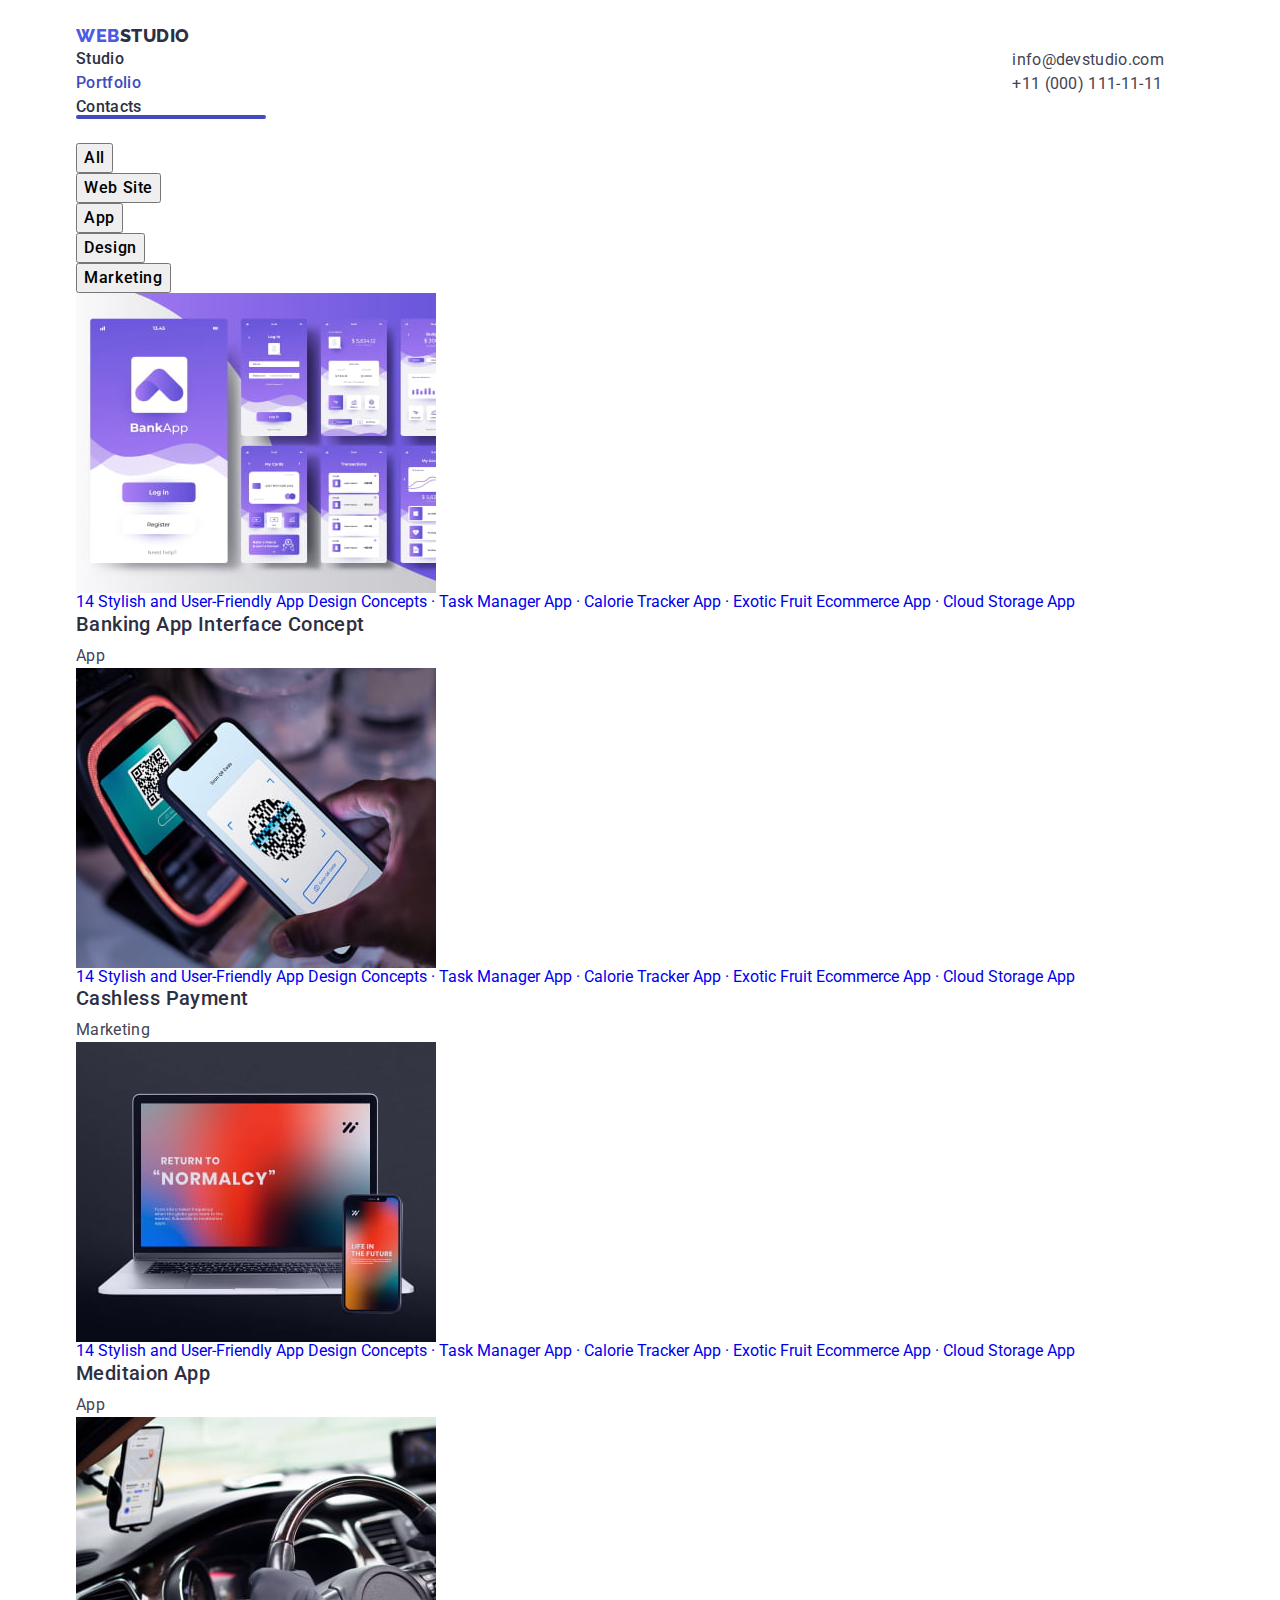
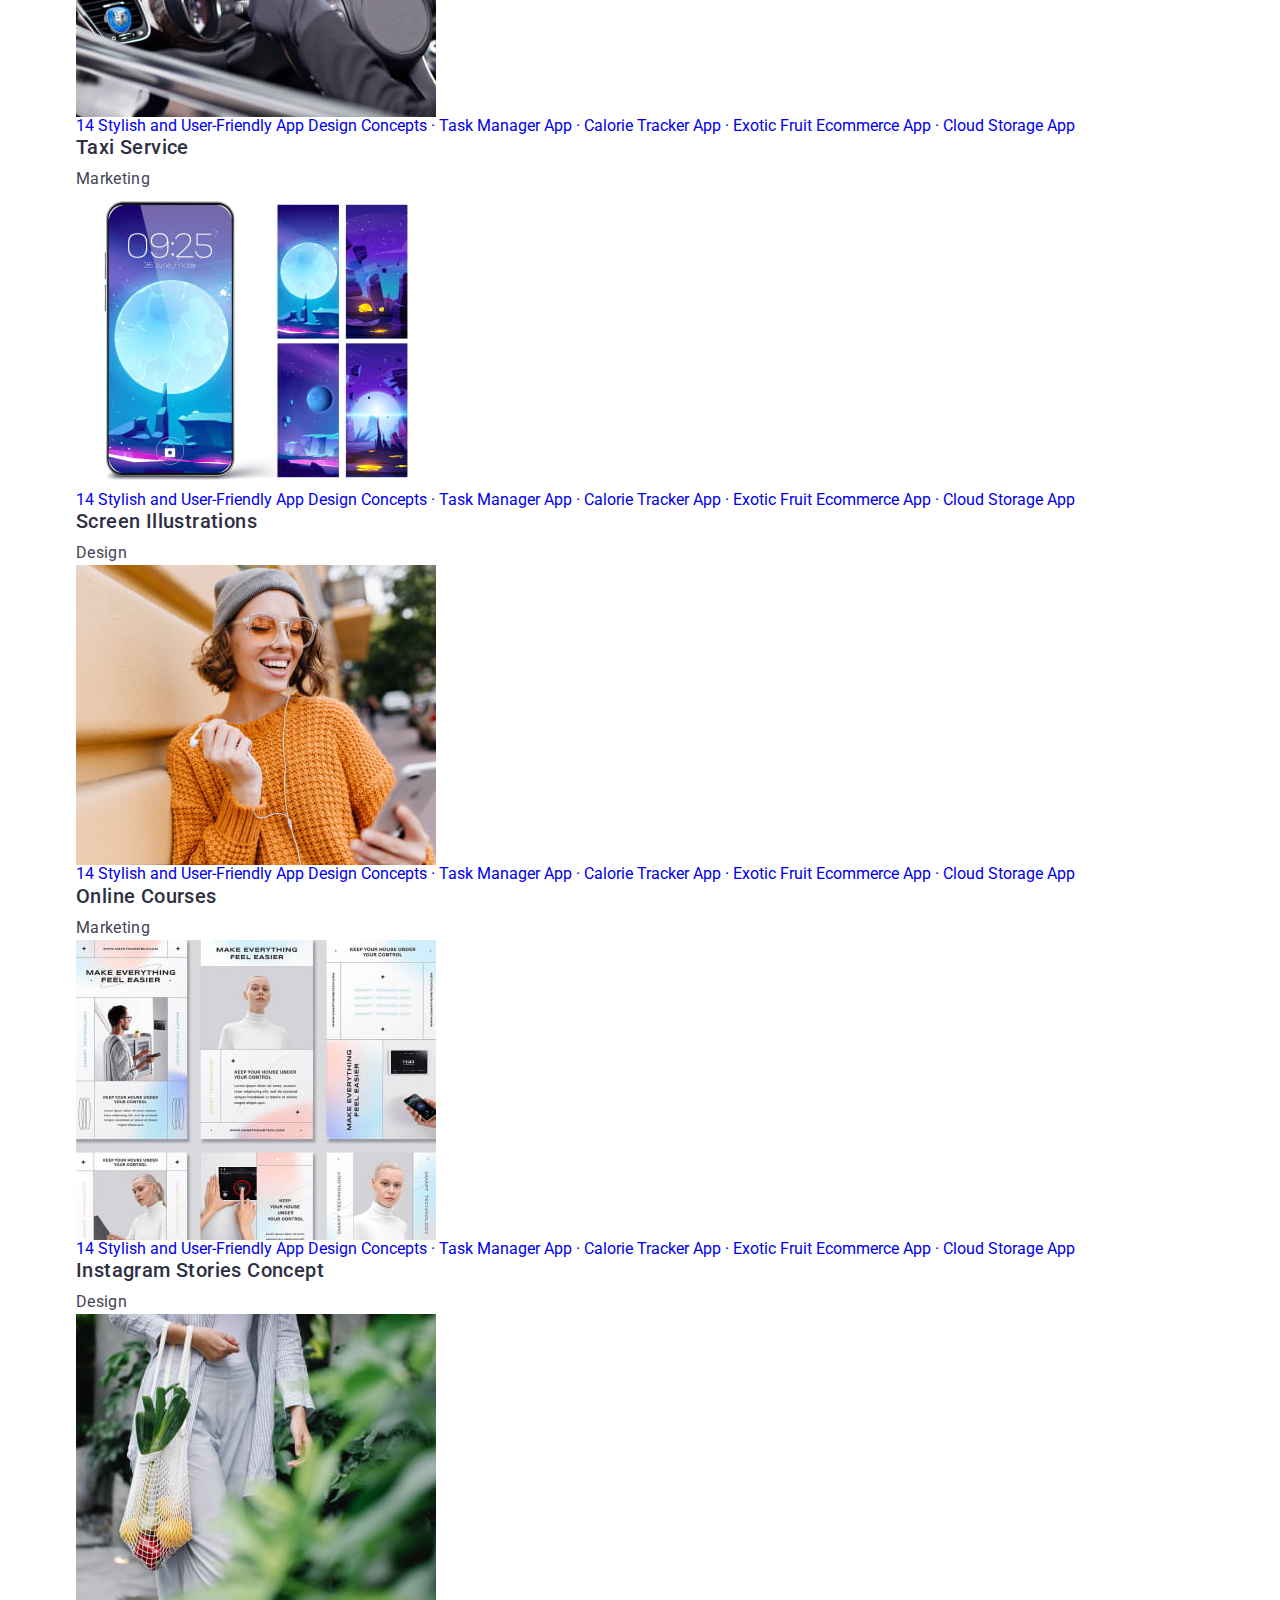
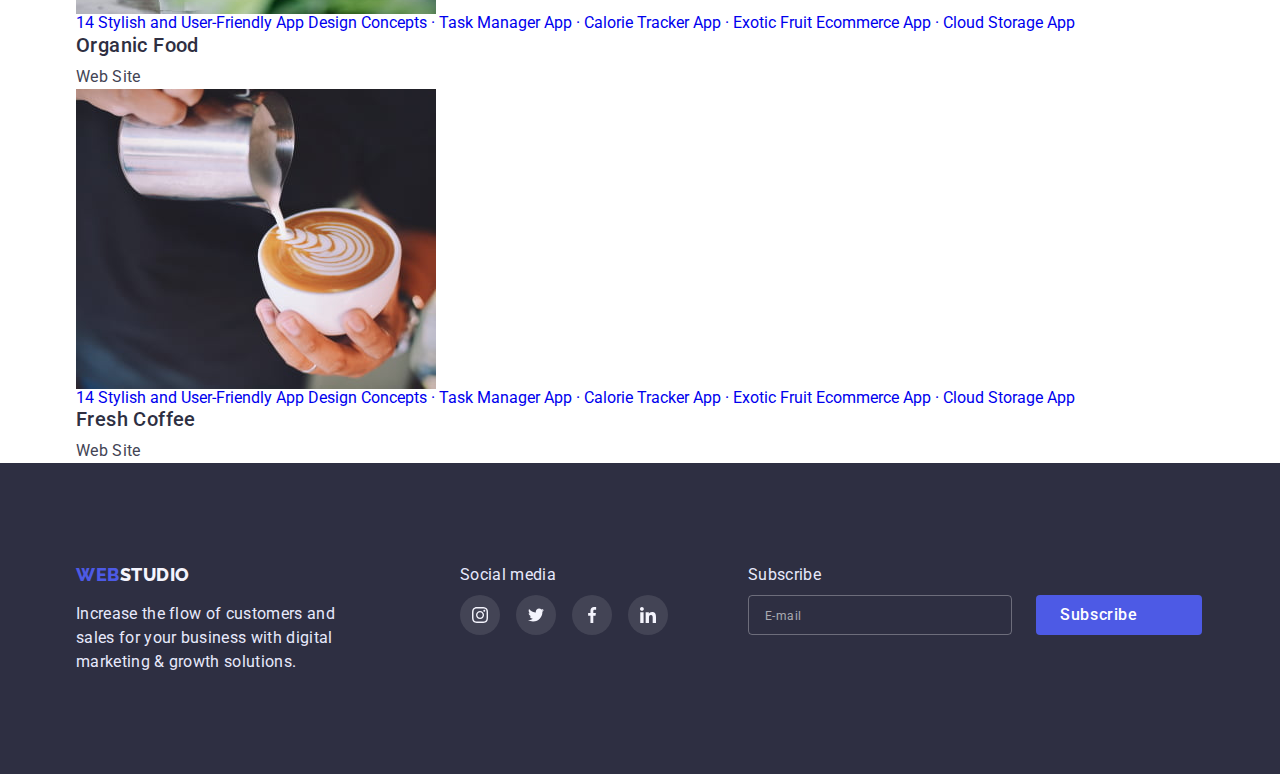
==== portfolio.html @ e342140d "Add files via upload" ====
<!DOCTYPE html>
<html lang="en">
  <head>
    <meta charset="UTF-8" />
    <meta http-equiv="X-UA-Compatible" content="IE=edge" />
    <meta name="viewport" content="width=device-width, initial-scale=1.0" />
    <title>Document</title>
    <link rel="preconnect" href="https://fonts.googleapis.com" />
    <link rel="preconnect" href="https://fonts.gstatic.com" crossorigin />
    <link
      href="https://fonts.googleapis.com/css2?family=Raleway:wght@800&family=Roboto:wght@400;500;700;900&display=swap"
      rel="stylesheet"
    />
    <link
      rel="stylesheet"
      href="https://cdn.jsdelivr.net/npm/modern-normalize@1.1.0/modern-normalize.min.css"
    />
    <link rel="stylesheet" href="./css/stayles.css" />
  </head>
  <body>
    <!-- HEADER -->
    <header class="header">
      <div class="main-header container">
        <nav class="top-line-container">
          <a href="./index.html" class="main-logo link"
            >Web<span class="sup-logo">Studio</span></a
          >
          <ul class="list-item-container">
            <li class="menu-item">
              <a href="./index.html" class="menu-link link">Studio</a>
            </li>
            <li class="menu-item">
              <a href="./portfolio.html" class="menu-link link active-page">Portfolio</a>
            </li>
            <li class="menu-item">
              <a href="#" class="menu-link link">Contacts</a>
            </li>
          </ul>
        </nav>
        <address>
          <ul class="list-address-container">
            <li class="item-address">
              <a href="mailto:info@devstudio.com" class="adress link"
                >info@devstudio.com</a
              >
            </li>
            <li class="item-address-tel">
              <a href="tel:+110001111111" class="adress link"
                >+11 (000) 111-11-11</a
              >
            </li>
          </ul>
        </address>
      </div>
    </header>

    <main>
      <!-- NAVIGATION -->
      <section class="portfolio">
        <h2 class="visually-hidden">Portfolio</h2>
        <div class="container">
          <ul class="list-navigation">
            <li class="item-portfolio">
              <button type="button" class="button button-portfolio">All</button>
            </li>
            <li class="item-navigation">
              <button type="button" class="button button-portfolio">
                Web Site
              </button>
            </li>
            <li class="item-navigation">
              <button type="button" class="button button-portfolio">App</button>
            </li>
            <li class="item-navigation">
              <button type="button" class="button button-portfolio">
                Design
              </button>
            </li>
            <li class="item-navigation">
              <button type="button" class="button button-portfolio">
                Marketing
              </button>
            </li>
          </ul>
          <!-- PROJEKT -->
          <ul class="list-projekt">
            <li class="item-projekt">
              <article class="card-portfolio">
                <a href="#" class="link-card-portfolio link">
                  <div class="card-thumb">
                    <img
                      src="./images/portfolio/img1.jpg"
                      alt="foto banking App"
                      width="360"
                      height="300"
                    />
                    <p class="overlay">
                      14 Stylish and User-Friendly App Design Concepts · Task
                      Manager App · Calorie Tracker App · Exotic Fruit Ecommerce
                      App · Cloud Storage App 
                    </p>
                  </div>
                  <div class="card-content">
                    <h3 class="sup-title">Banking App Interface Concept</h3>
                    <p class="base-text">App</p>
                  </div></a
                >
              </article>
            </li>

            <li class="item-projekt">
              <article class="card-portfolio">
                <a href="#" class="link-card-portfolio link">
                  <div class="card-thumb">
                    <img
                      src="./images/portfolio/img2.jpg"
                      alt="foto mobile phone"
                      width="360"
                      height="300"
                    />
                    <p class="overlay">
                      14 Stylish and User-Friendly App Design Concepts · Task
                      Manager App · Calorie Tracker App · Exotic Fruit Ecommerce
                      App · Cloud Storage App 
                    </p>
                  </div>
                  <div class="card-content">
                    <h3 class="sup-title">Cashless Payment</h3>
                    <p class="base-text">Marketing</p>
                  </div></a
                >
              </article>
            </li>

            <li class="item-projekt">
              <article class="card-portfolio">
                <a href="#" class="link-card-portfolio link ">
                  <div class="card-thumb">
                    <img
                      src="./images/portfolio/img3.jpg"
                      alt="foto mobile phone and laptop"
                      width="360"
                      height="300"
                    />
                    <p class="overlay">
                      14 Stylish and User-Friendly App Design Concepts · Task
                      Manager App · Calorie Tracker App · Exotic Fruit Ecommerce
                      App · Cloud Storage App 
                    </p>
                  </div>
                  <div class="card-content">
                    <h3 class="sup-title">Meditaion App</h3>
                    <p class="base-text">App</p>
                  </div></a
                >
              </article>
            </li>

            <li class="item-projekt">
              <article class="card-portfolio">
                <a href="#" class="link-card-portfolio link">
                  <div class="card-thumb">
                    <img
                      src="./images/portfolio/img4.jpg"
                      alt=" photo wehicle interrior and phone"
                      width="360"
                      height="300"
                    />
                    <p class="overlay">
                      14 Stylish and User-Friendly App Design Concepts · Task
                      Manager App · Calorie Tracker App · Exotic Fruit Ecommerce
                      App · Cloud Storage App 
                    </p>
                  </div>
                  <div class="card-content">
                    <h3 class="sup-title">Taxi Service</h3>
                    <p class="base-text">Marketing</p>
                  </div></a
                >
              </article>
            </li>

            <li class="item-projekt">
              <article class="card-portfolio">
                <a href="#" class="link-card-portfolio link">
                  <div class="card-thumb">
                    <img
                      src="./images/portfolio/img5.jpg"
                      alt=" photo display phone"
                      width="360"
                      height="300"
                    />
                    <p class="overlay">
                      14 Stylish and User-Friendly App Design Concepts · Task
                      Manager App · Calorie Tracker App · Exotic Fruit Ecommerce
                      App · Cloud Storage App 
                    </p>
                  </div>
                  <div class="card-content">
                    <h3 class="sup-title">Screen Illustrations</h3>
                    <p class="base-text">Design</p>
                  </div></a
                >
              </article>
            </li>

            <li class="item-projekt">
              <article class="card-portfolio">
                <a href="#" class="link-card-portfolio link">
                  <div class="card-thumb">
                    <img
                      src="./images/portfolio/img6.jpg"
                      alt=" photo girl student"
                      width="360"
                      height="300"
                    />
                    <p class="overlay">
                      14 Stylish and User-Friendly App Design Concepts · Task
                      Manager App · Calorie Tracker App · Exotic Fruit Ecommerce
                      App · Cloud Storage App 
                    </p>
                  </div>
                  <div class="card-content">
                    <h3 class="sup-title">Online Courses</h3>
                    <p class="base-text">Marketing</p>
                  </div></a
                >
              </article>
            </li>

            <li class="item-projekt">
              <article class="card-portfolio">
                <a href="#" class="link-card-portfolio link ">
                  <div class="card-thumb">
                    <img
                      src="./images/portfolio/img7.jpg"
                      alt="instagram page screenshot"
                      width="360"
                      height="300"
                    />
                    <p class="overlay">
                      14 Stylish and User-Friendly App Design Concepts · Task
                      Manager App · Calorie Tracker App · Exotic Fruit Ecommerce
                      App · Cloud Storage App 
                    </p>
                  </div>
                  <div class="card-content">
                    <h3 class="sup-title">Instagram Stories Concept</h3>
                    <p class="base-text">Design</p>
                  </div></a
                >
              </article>
            </li>

            <li class="item-projekt">
              <article class="card-portfolio">
                <a href="#" class="link-card-portfolio link">
                  <div class="card-thumb">
                    <img
                      src="./images/portfolio/img8.jpg"
                      alt="photo girl with fruits"
                      width="360"
                      height="300"
                    />
                    <p class="overlay">
                      14 Stylish and User-Friendly App Design Concepts · Task
                      Manager App · Calorie Tracker App · Exotic Fruit Ecommerce
                      App · Cloud Storage App 
                    </p>
                  </div>
                  <div class="card-content">
                    <h3 class="sup-title">Organic Food</h3>
                    <p class="base-text">Web Site</p>
                  </div></a
                >
              </article>
            </li>

            <li class="item-projekt">
              <article class="card-portfolio">
                <a href="#" class="link-card-portfolio link">
                  <div class="card-thumb">
                    <img
                      src="./images/portfolio/img9.jpg"
                      alt="cup of cappuccino"
                      width="360"
                      height="300"
                    />
                    <p class="overlay">
                      14 Stylish and User-Friendly App Design Concepts · Task
                      Manager App · Calorie Tracker App · Exotic Fruit Ecommerce
                      App · Cloud Storage App 
                    </p>
                  </div>
                  <div class="card-content">
                    <h3 class="sup-title">Fresh Coffee</h3>
                    <p class="base-text">Web Site</p>
                  </div></a
                >
              </article>
            </li>
          </ul>
        </div>
      </section>
    </main>

    <!-- FOOTER -->
    <footer class="footer">
      <section class="footer-list container">
        <h2 class="visually-hidden">Footer</h2>
        <div class="footer-title">
          <a href="./index.html" class="main-logo link"
            >Web<span class="sub-logo">Studio</span></a
          >
          <p class="base-text-white">
            Increase the flow of customers and sales for your business with
            digital marketing & growth solutions.
          </p>
        </div>
        <div class="footer-social-media">
          <p class="footer-social">Social media</p>
          <ul class="footer-list-icon-social">
            <li class="item-icon-social">
              <a
                href="https://www.instagram.com/"
                target="_blank"
                rel="noreferrer noopener"
                class="link-social color-icon-footer"
              >
                <svg class="social-icon" width="16" height="16">
                  <use href="./images/sprite.svg#icon-instagram"></use>
                </svg>
              </a>
            </li>
            <li class="item-icon-social">
              <a
                href="https://twitter.com/"
                target="_blank"
                rel="noreferrer noopener"
                class="link-social color-icon-footer"
              >
                <svg class="social-icon" width="16" height="16">
                  <use href="./images/sprite.svg#icon-twitter"></use>
                </svg>
              </a>
            </li>
            <li class="item-icon-social">
              <a
                href="https://uk-ua.facebook.com/"
                target="_blank"
                rel="noreferrer noopener"
                class="link-social color-icon-footer"
              >
                <svg class="social-icon" width="16" height="16">
                  <use href="./images/sprite.svg#icon-facebook"></use>
                </svg>
              </a>
            </li>
            <li class="item-icon-social">
              <a
                href="https://www.linkedin.com/"
                target="_blank"
                rel="noreferrer noopener"
                class="link-social color-icon-footer"
              >
                <svg class="social-icon" width="16" height="16">
                  <use href="./images/sprite.svg#icon-linkedin"></use>
                </svg>
              </a>
            </li>
          </ul>
        </div>

        <div class="footer-subscribe">
          <p class="footer-social">Subscribe</p>

          <form class="footer-email">
            <input name="email" type="email" class="footer-form-input" placeholder="E-mail" required>
            <button type="submit" class="footer-subscribe-btn button">Subscribe<svg class="subscribe-btn-icon" width="24" height="24">
              <use href="./images/sprite.svg#icon-subscribe-list"></use>
            </svg></button>
          </form>
        </div>
      </section>
    </footer>
  </body>
</html>
---- css/stayles.css ----
:root {
  --primary-font: Roboto, sans-serif;
  --secondary-font: Raleway, sans-serif;
  --primary-color: #4d5ae5;
  --active-primari-color: #404bbf;
  --accent-color: #e7e9fc;
  --base-color: #434455;
  --title-color: #2e2f42;
  --card-set-gap: 24px;
  --color-icon-social: #f4f4fd;
  --color-icon-customers: #8e8f99;
  --transform-time-cubic: 250ms cubic-bezier(0.4, 0, 0.2, 1);
}
h1,
h2,
h3,
h4,
p {
  margin-top: 0;
  margin-bottom: 0;
}
ul,
ol {
  list-style: none;
  margin-top: 0;
  margin-bottom: 0;
  padding-left: 0;
}

body {
  font-family: var(--primary-font);
  color: var(--title-color);
}

.link, a {
  text-decoration: none;
}

img {
  display: block;
  max-width: 100%;
}
.container {
  /* width: 100%; */
  padding-left: 15px;
  padding-right: 15px;
 
}

@media screen and (min-width: 480px) {
  .container {
    max-width: 396px;
    margin-right: auto;
    margin-left: auto;
  }
 
  .personal {
    padding-top: 96px;
    padding-bottom: 128px;
  }
  .list-personal {
    display: flex;
    flex-direction: column;
    align-items: center;
    row-gap: 72px;
  }
  .item-personal {
    max-width: 260px;
  }
}
@media screen and (min-width: 768px) {
  .container {
    max-width: 720px;
    margin-right: auto;
    margin-left: auto;
  }
  .btn-burger {
    display: none;
  }
}
@media screen and (min-width: 1200px) {
  .container {
    max-width: 1158px;
    margin-right: auto;
    margin-left: auto;
  }

  .section {
    padding-top: 120px;
    padding-bottom: 120px;
  }
  .list-personal {
    display: flex;
    flex-direction: row;
    flex-wrap: wrap;
    gap: 24px;
  }
  .item-personal {
    max-width: 264px;
  }
}
@media screen and (max-width: 767px) {

  .list-item-container {
  display: none;
  }
  .list-address-container {
  display: none;
  }
}

.main-header {
  display: flex;
  align-items: center;
  justify-content: space-between;
  padding-top: 24px;
  padding-bottom: 24px;
}
.btn-burger {
  line-height: 0;
  background-color: transparent;
  border: none;
  padding: 0;
  cursor: pointer;
}
.mobile-menu {
  position: fixed;
  width: 100%;
  height: 100%;
  top: 0;
  left: 0;
  z-index: 1000;
  padding: 80px 40px 40px 40px;
  background: #FFFFFF;
  box-shadow: 0px 2px 1px rgba(46, 47, 66, 0.08), 0px 1px 1px rgba(46, 47, 66, 0.16), 0px 1px 6px rgba(46, 47, 66, 0.08);
}

.mobile-menu.is-open {
  opacity: 0;
  visibility: hidden;
  pointer-events: none;
}

.btn-close-mob-menu {
  position: absolute;
  top: 40px;
  right: 40px;
  line-height: 0;
  background-color: #E7E9FC;;
  border: none;
  padding: 0;
  cursor: pointer;
  border-radius: 50%;
  width: 40px;
  height: 40px;
  
  border: 1px solid rgba(0, 0, 0, 0.1);
 
  transition: border-color var(--transform-time-cubic),
    background-color var(--transform-time-cubic), fill var(--transform-time-cubic);
}
.btn-close-mob-menu:hover,
.btn-close-mob-menu:focus {
  background-color: var(--active-primari-color);
  fill: #FFFFFF;
}
.mb-menu-list {
  font-weight: 700;
  font-size: 36px;
  line-height: 1.1;
  letter-spacing: 0.02em;
  text-transform: capitalize;
  color: var(--title-color);
  margin-bottom: 284px;
  transition: color var(--transform-time-cubic);
}
.mb-menu-list:hover,
.mb-menu-list:focus {
  color: var(--active-primari-color);
}
.mb-menu-item:not(:last-child) {
  margin-bottom: 40px;
}
.mb-menu-tell {
  font-weight: 600;
  font-size: 36px;
  line-height: 1.1;
  letter-spacing: 0.02em;
  text-transform: capitalize;
  color: var(--title-color);
}
.mb-menu-adress {
font-weight: 500;
font-size: 20px;
line-height: 24px;
letter-spacing: 0.02em;
color: var(--base-color);
}
.list-icon-social-menu {
  display: flex;
  margin: 0;
  justify-content:space-between;
  max-width: 328px;

}

.mb-menu-adress {
  margin-bottom: 48px;
  font-style: normal;
}





/* ======================== Components ========================*/

.main-logo {
  font-family: var(--secondary-font);
  font-weight: 800;
  font-size: 18px;
  line-height: 1.3;
  letter-spacing: 0.03em;
  color: var(--primary-color);
  text-transform: uppercase;

  margin-right: 76px;
}
.sup-logo {
  color: var(--title-color);
}
.title-section {
  font-size: 36px;
  line-height: 1.1;
  letter-spacing: 0.02em;
  margin-bottom: 72px;
}
.sup-title {
  font-weight: 500;
  font-size: 20px;
  line-height: 1.2;
  letter-spacing: 0.02em;
  color: var(--title-color);
}

.base-text {
  font-size: 16px;
  line-height: 1.5;
  letter-spacing: 0.02em;
  color: var(--base-color);

  margin-top: 8px;
}
.button {
  font-family: var(--primary-font);
  font-weight: 500;
  font-size: 16px;
  line-height: 1.5;
  letter-spacing: 0.04em;
  cursor: pointer;
  text-align: center;
}
.footer {
  background-color: var(--title-color);
}
.visually-hidden {
  position: absolute;
  width: 1px;
  height: 1px;
  margin: -1px;
  border: 0;
  padding: 0;

  white-space: nowrap;
  clip-path: inset(100%);
  clip: rect(0 0 0 0);
  overflow: hidden;
}



/* ======================== /Components ========================*/

/* ======================== HEADER ========================*/
/* .header {
  border-bottom-width: 1px;
  border-bottom-style: solid;
  border-bottom-color: var(--accent-color);

  padding-top: 24px;
  padding-bottom: 24px;
}
.main-header {
  display: flex;
  align-items: center;
  vertical-align: bottom;
  justify-content: space-between;
}
.list-address-container {
  display: flex;
  flex-wrap: wrap;
}
.top-line-container {
  display: flex;
  flex-wrap: wrap;
  align-items: center;
}
.list-item-container {
  display: flex;
  text-align: center;
}
.menu-item:not(:last-child) {
  margin-right: 40px;
} */

.menu-link {
  font-weight: 500;
  font-size: 16px;
  line-height: 1.5;
  letter-spacing: 0.02em;
  color: var(--title-color);
  transition: color var(--transform-time-cubic);
}
.menu-link:hover,
.menu-link:focus {
  color: var(--base-color);
}
.adress {
  font-style: normal;
  font-size: 16px;
  line-height: 1.5;
  letter-spacing: 0.02em;
  color: var(--base-color);
  transition: color var(--transform-time-cubic);
}
.adress:hover,
.adress:focus {
  color: var(--primary-color);
}
.item-address {
  margin-right: 40px;
}
.menu-item {
  position: relative;
}
.active-page::after {
  content: "";
  position: absolute;
  bottom: -100%;
  left: 0;
  display: inline-block;
  width: 100%;
  height: 4px;
  border-radius: 2px;
  background: var(--active-primari-color);
}
.active-page {
  color: var(--active-primari-color);
}
/*  ======================== /HEADER ======================== */

/* ======================== HERO ======================== */
.hero {
  padding-top: 188px;
  padding-bottom: 188px;
  margin-left: auto;
  margin-right: auto;

  text-align: center;
  max-width: 1440px;
  height: 600px;
  background-color: #2e2f42b2;
  background-size: cover;
  background-position: center;
  background-image: linear-gradient(
      rgba(46, 47, 66, 0.7),
      rgba(46, 47, 66, 0.7)
    ),
    url(../css/style/people-office-hero.jpg);
  background-repeat: no-repeat;
}
.main-title {
  font-size: 56px;
  font-weight: 700;
  line-height: 1.1;
  letter-spacing: 0.02em;
  color: #ffffff;
  max-width: 500px;

  margin-right: auto;
  margin-left: auto;
  margin-bottom: 48px;
}
.main-button {
  background-color: var(--primary-color);
  color: #ffffff;
  border-radius: 4px;

  padding: 16px 32px;

  transition: background-color var(--transform-time-cubic),
    box-shadow var(--transform-time-cubic);
}
.main-button:hover,
.main-button:focus {
  background-color: var(--active-primari-color);
  box-shadow: 0px 4px 4px 0px rgba(0, 0, 0, 0.15);
}

/* ======================== /hero ======================== */

/* ======================== PECULARITIES ======================== */

.list-peculiarities {
  display: flex;
  gap: 24px;
  flex-wrap: wrap;
}
.peculiarities-card {
  display: flex;
  flex-direction: column;
}

.box-icon {
  display: flex;
  width: 264px;
  height: 112px;
  align-items: center;
  justify-content: center;
  background-color: #f4f4fd;

  margin-bottom: 8px;
}
.item-pecularities-tumb {
  max-width: 264px;
}
/* ======================== /PECULARITIES ======================== */

/* ======================== OPPORTUNITY======================== */
.opportunity {
  text-align: center;
  padding-bottom: 120px;
}
.list-opportunity {
  display: flex;
  align-self: center;
  flex-wrap: wrap;
  gap: 24px;
  justify-content: space-between;
}

/* ======================== /OPPORTUNITY======================== */

/* ======================== PERSONAL======================== */
.personal {
  text-align: center;
  background-color: #f4f4fd;
}



.card-text-personal {
  padding-top: 32px;
  padding-bottom: 32px;
  background-color: #ffffff;
  box-shadow: 0px 1px 6px rgba(46, 47, 66, 0.08),
    0px 1px 1px rgba(46, 47, 66, 0.16), 0px 2px 1px rgba(46, 47, 66, 0.08);
  border-radius: 0px 0px 4px 4px;
}

.list-icon-social {
  display: flex;
  margin-top: 8px;
  justify-content: center;
  gap: 24px;
}

.item-icon-social {
  display: flex;
}
.link-social {
  display: flex;
  width: 40px;
  height: 40px;
  border-radius: 50%;

  justify-content: center;
  align-items: center;
}
.color-icon-personal {
  background-color: var(--primary-color);
  transition: background-color var(--transform-time-cubic);
}
.color-icon-personal:hover,
.color-icon-personal:focus {
  background-color: var(--active-primari-color);
}
.social-icon {
  display: inline-block;
  fill: var(--color-icon-social);
}

/* ======================== /PERSONAL======================== */

/* ======================== CUSTOMERS======================== */
.customers {
  text-align: center;
  padding-top: 130px;
  padding-bottom: 120px;
}

.list-customers {
  display: flex;
  flex-wrap: wrap;
  justify-content: space-around;
  gap: 24px;
}
.link-customers {
  display: flex;
  justify-content: center;
  align-items: center;
  width: 168px;
  height: 88px;
  border: 1px solid var(--color-icon-customers);
  border-radius: 4px;
  transition: border-color var(--transform-time-cubic);
}

.icon-customers {
  fill: var(--color-icon-customers);
  transition: fill var(--transform-time-cubic);
}

.link-customers:hover,
.link-customers:focus {
  border-color: var(--active-primari-color);
}

.link-customers:hover .icon-customers,
.link-customers:focus .icon-customers {
  fill: var(--active-primari-color);
}

/* ======================== /CUSTOMERS======================== */

/* ======================== FOOTER ======================== */
.footer {
  padding-top: 100px;
  padding-bottom: 100px;
}
.footer a {
  margin: 0;
}
.footer-list {
  display: flex;
  flex-wrap: wrap;
}
.sub-logo {
  color: #f4f4fd;
}
.footer-title {
  margin-right: 120px;
}
.base-text-white {
  color: var(--accent-color);
  font-size: 16px;
  line-height: 1.5;
  letter-spacing: 0.02em;

  width: 264px;
  margin-top: 16px;
}
.footer-social-media {
  margin-right: 80px;
}
.footer-list-icon-social {
  display: flex;
  margin-top: 8px;
  justify-content: center;
  gap: 16px;
}
.footer-social {
  color: var(--accent-color);
  font-size: 16px;
  line-height: 1.5;
  letter-spacing: 0.02em;
}
.color-icon-footer {
  background-color: rgba(255, 255, 255, 0.1);
  transition: background-color var(--transform-time-cubic);
}
.color-icon-footer:hover,
.color-icon-footer:focus {
  background-color: #31d0aa;
}

.footer-email {
  display: flex;
  flex-wrap: wrap;
  gap: 24px;
  margin-top: 8px;
}
.footer-form-input {
  padding: 8px 16px;

  min-width: 264px;
  height: 40px;
  outline: none;
  background-color: transparent;
  border: 1px solid rgba(255, 255, 255, 0.3);
  border-radius: 4px;
  color: rgba(255, 255, 255, 0.6);
}
.footer-form-input::placeholder {
  font-size: 12px;
  line-height: 2;
  letter-spacing: 0.04em;
  color: rgba(255, 255, 255, 0.6);
}
.modal-form-input::placeholder {
  font-size: 12px;
  line-height: 2;
  letter-spacing: 0.04em;
  color: rgba(117, 117, 117, 0.5);
}
.modal-form-input:not(:focus):not(:placeholder-shown):valid {
  background-color: rgba(139, 235, 175, 0.2);
}
.modal-form-input:not(:focus):not(:placeholder-shown):invalid {
  background-color: rgba(99, 20, 20, 0.2);
}
.footer-subscribe-btn {
  display: inline-flex;
  gap: 16px;
  border: none;
  background-color: var(--primary-color);
  border-radius: 4px;
  color: #ffffff;

  padding: 8px 24px;
  min-width: 165px;

  transition: background-color var(--transform-time-cubic);
}
.user-policy-link {
  color: var(--primary-color);
}
.subscribe-btn-icon {
  fill: #ffffff;
}
.footer-subscribe-btn:hover,
.footer-subscribe-btn:focus {
  background-color: var(--active-primari-color);
}
/* ======================== /FOOTER ======================== */

/* ======================== PORTFOLIO ======================== */
/* .portfolio {
  padding-top: 96px;
  padding-bottom: 120px;
}
.list-navigation {
  display: flex;
  justify-content: center;
  column-gap: 24px;
}
.list-navigation {
  margin-bottom: 72px;
}
.card-portfolio {
  transition: box-shadow var(--transform-time-cubic);
}
.card-portfolio:hover {
  box-shadow: 0px 4px 4px 0px rgba(0, 0, 0, 0.25);
}
.button-portfolio {
  background-color: var(--accent-color);
  color: var(--primary-color);
  padding: 12px 24px;
  border: 1px solid #e7e9fc;
  border-radius: 4px;
  transition: color var(--transform-time-cubic),
    background-color var(--transform-time-cubic),
    box-shadow var(--transform-time-cubic);
}
.button-portfolio:hover,
.button-portfolio:focus {
  background-color: var(--primary-color);
  color: var(--accent-color);
  box-shadow: 0px 4px 4px 0px rgba(0, 0, 0, 0.25);
}

.list-projekt {
  display: flex;
  flex-wrap: wrap;
  justify-content: center;
  margin-left: calc(-1 * var(--card-set-gap));
  margin-top: calc(-1 * var(--card-set-gap));
}
.item-projekt {
  margin-left: var(--card-set-gap);
  margin-top: var(--card-set-gap);
  flex-basis: calc(100% / 3-var(--card-set-gap));
}

.card-content {
  padding: 32px 16px;
  border: 1px solid var(--accent-color);
  border-top: none;
}

.card-thumb {
  position: relative;
  overflow: hidden;
} */
/* =============== overlay=============== */
/* .overlay {
  position: absolute;
  left: 0;
  bottom: 0;
  width: 100%;
  height: 100%;

  overflow: auto;
  transform: translate(0, 100%);
  transition: transform var(--transform-time-cubic);

  padding: 40px 32px;
  background-color: var(--primary-color);
  color: #f4f4fd;
  font-size: 16px;
  line-height: 1.5;
  letter-spacing: 0.02em;
}
.link-card-portfolio:hover .overlay,
.link-card-portfolio:focus .overlay {
  transform: translate(0, 0);
} */
/* ==================== overlay ======================= */

/* ======================== /PORTFOLIO ======================== */

/* =================== modal window ======================*/
/* .backdrop {
  position: fixed;
  z-index: 50;
  top: 0;
  left: 0;
  width: 100%;
  height: 100%;
  background-color: rgba(46, 47, 66, 0.4);
  transition: opacity var(--transform-time-cubic),
    visibility var(--transform-time-cubic);
}
.backdrop.is-hidden {
  opacity: 0;
  visibility: hidden;
  pointer-events: none;
}
.modal {
  position: absolute;
  left: 50%;
  top: 50%;
  transform: translate(-50%, -50%) scale(1);
  width: 408px;

  background: #fcfcfc;
  box-shadow: 0px 1px 1px rgba(0, 0, 0, 0.14), 0px 1px 3px rgba(0, 0, 0, 0.12),
    0px 2px 1px rgba(0, 0, 0, 0.2);
  border-radius: 4px;
  transition: transform var(--transform-time-cubic);
  padding: 72px 24px 24px 24px;
}
.backdrop.is-hidden .modal {
  transform: translate(-50%, 50%) scale(0);
}
.modal-close-button {
  position: absolute;
  top: 24px;
  right: 24px;
  display: flex;
  justify-content: center;
  align-items: center;

  border-radius: 50%;
  width: 24px;
  height: 24px;
  padding: 0;
  background: #e7e9fc;
  border: 1px solid rgba(0, 0, 0, 0.1);
  cursor: pointer;

  transition: border-color var(--transform-time-cubic),
    background-color var(--transform-time-cubic);
}
.modal-close-button:hover,
.modal-close-button:focus {
  border-color: var(--active-primari-color);
  background-color: var(--active-primari-color);
  fill: #ffff;
}
.modal-close-button-icon {
  transition: fill var(--transform-time-cubic);
} */
/* ===================== /modal window ========================*/

/*=========================== form ============================*/

/* .modal-text {
  font-weight: 500;
  font-size: 16px;
  line-height: 1.5;
  text-align: center;
  letter-spacing: 0.02em;
  color: #2e2f42;

  margin-bottom: 16px;
}
.modal-form {
  display: flex;
  flex-direction: column;
}
.modal-form-field {
  margin-bottom: 8px;
}
.modal-form :nth-child(4) {
  margin-bottom: 16px;
}
.modal-form-input {
  font-size: 16px;
  line-height: 1.5;
  letter-spacing: 0.02em;
  color: #2e2f42;

  width: 100%;
  height: 40px;
  padding-left: 42px;
  border: 1px solid rgba(33, 33, 33, 0.2);
  border-radius: 4px;

  transition: border-color var(--transform-time-cubic);
}
.modal-form-input:focus {
  border-color: var(--active-primari-color);
  outline: none;
}
.modal-form-input:focus + .modal-form-icon {
  fill: var(--active-primari-color);
}

.modal-form-span {
  display: block;
  font-size: 12px;
  line-height: 1.2;
  letter-spacing: 0.01em;
  margin-bottom: 4px;

  color: #8e8f99;
}

.modal-form-decor-icon {
  display: block;
  position: relative;
}
.modal-form-icon {
  position: absolute;
  width: 18px;
  display: block;
  height: 24px;
  top: 50%;
  left: 18px;
  transform: translate(0, -50%);
  transition: fill var(--transform-time-cubic);
}
.modal-form-area {
  resize: none;
  width: 100%;
  height: 120px;
  padding: 8px 16px;
  border: 1px solid rgba(33, 33, 33, 0.2);
  border-radius: 4px;

  transition: border-color var(--transform-time-cubic);
}
.modal-form-area:focus {
  outline: none;
  border-color: var(--active-primari-color);
}
.modal-form-area::placeholder {
  font-size: 12px;
  line-height: 1.3;
  letter-spacing: 0.04em;
  color: rgba(117, 117, 117, 0.5);
}
.modal-form-check {
  position: relative;
  display: inline-block;
  font-size: 12px;
  line-height: 1.3;
  letter-spacing: 0.04em;
  color: #757575;
}
.span-check {
  position: absolute;
  display: flex;
  align-items: center;
  justify-content: center;
  top: 0;
  left: 0;
  width: 16px;
  height: 16px;

  border: 1.25px solid var(--title-color);
  border-radius: 2px;

  transition: border-color var(--transform-time-cubic),
    outline-color var(--transform-time-cubic);
}
.modal-form-policy:focus ~ .modal-form-check > .span-check {
  outline: 1px solid rgba(46, 47, 66, 1);
}
.modal-form-policy:checked ~ .modal-form-check > .span-check {
  border-color: var(--active-primari-color);
  outline-color: rgba(46, 47, 66, 0);
}
.modal-check-svg {
  display: inline-block;
  transition: background-color var(--transform-time-cubic);
}
.modal-form-policy:checked
  ~ .modal-form-check
  > .span-check
  > .modal-check-svg {
  background-color: var(--active-primari-color);
  border: 1.25px solid var(--active-primari-color);
  border-radius: 2px;
}

.modal-form-btn {
  align-self: center;
  margin-top: 24px;

  background-color: var(--primary-color);
  color: #ffffff;

  padding: 14px 32px;
  min-width: 169px;
  border-radius: 4px;
  border-color: var(--primary-color);

  transition: background-color var(--transform-time-cubic),
    box-shadow var(--transform-time-cubic);
}
.modal-form-btn:hover,
.modal-form-btn:focus {
  background-color: var(--active-primari-color);
  box-shadow: 0px 4px 4px rgba(0, 0, 0, 0.15);
} */
/*=========================== /form ===========================*/
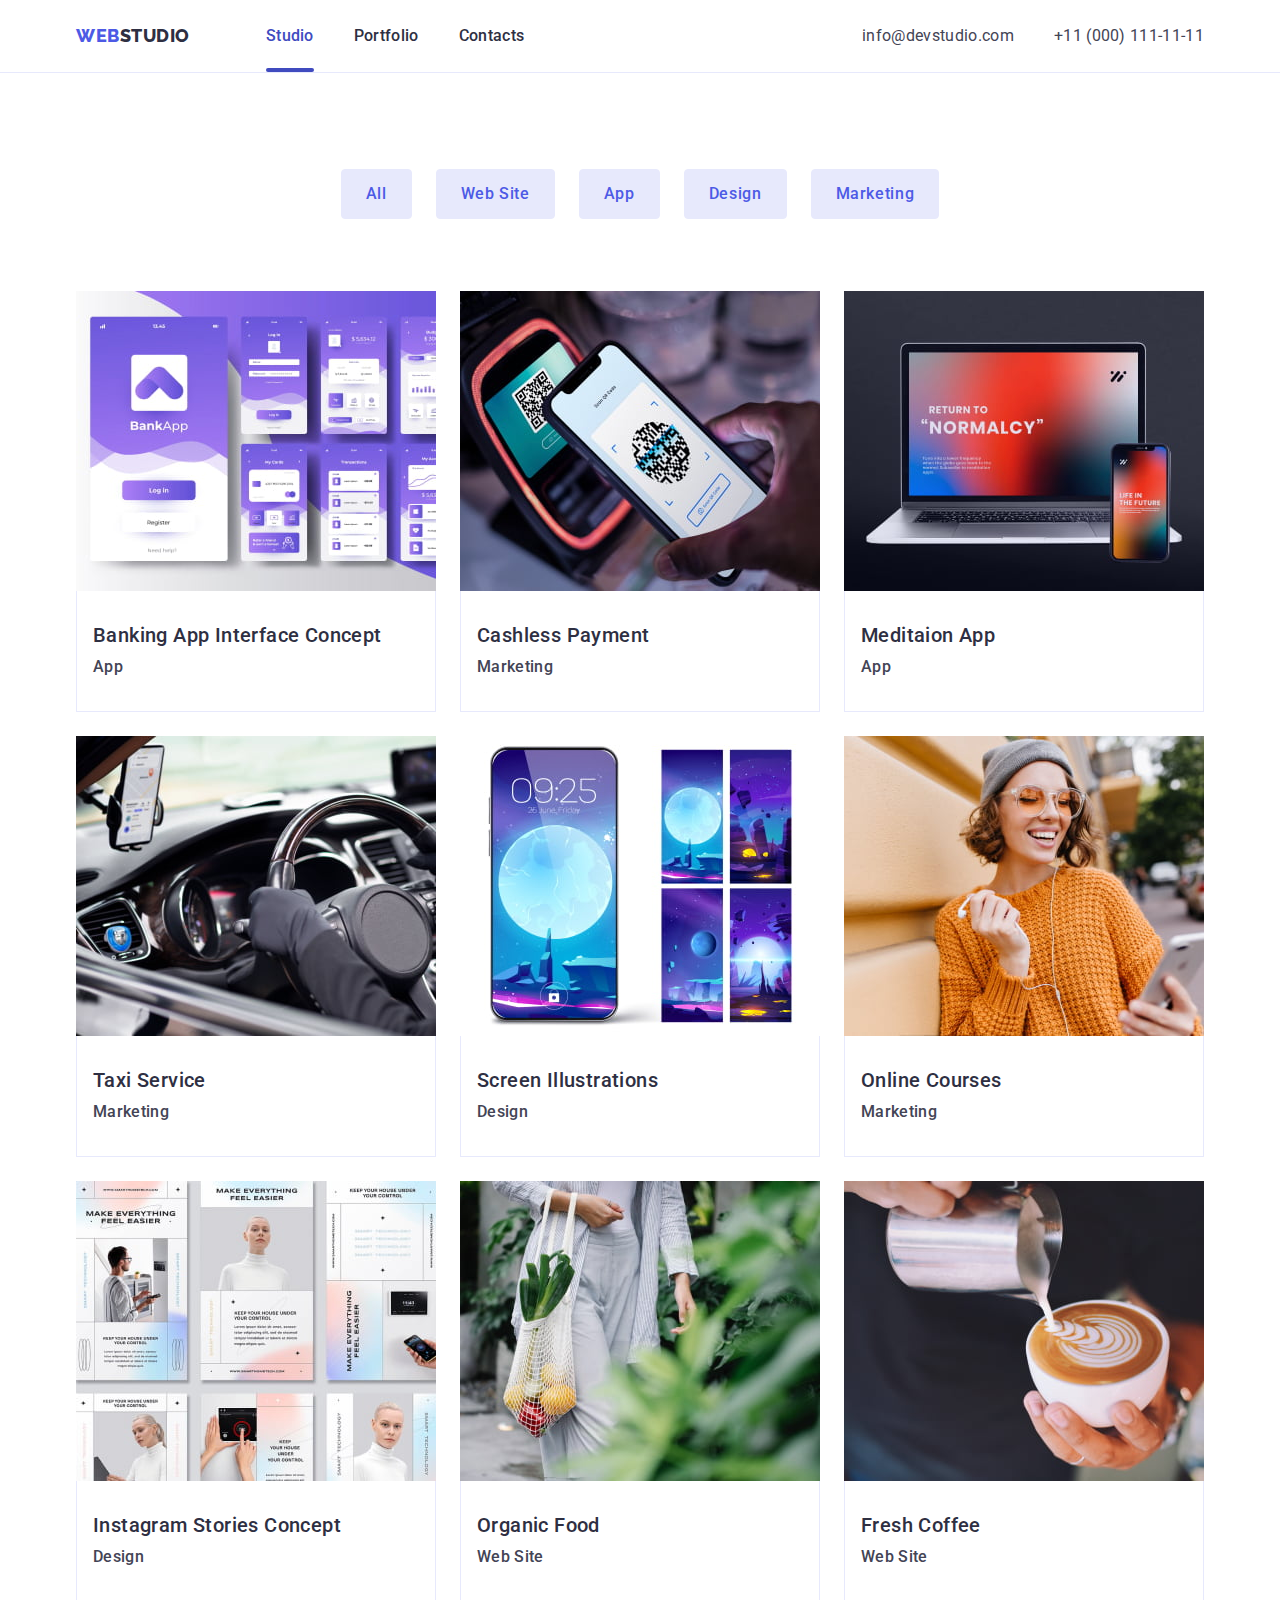
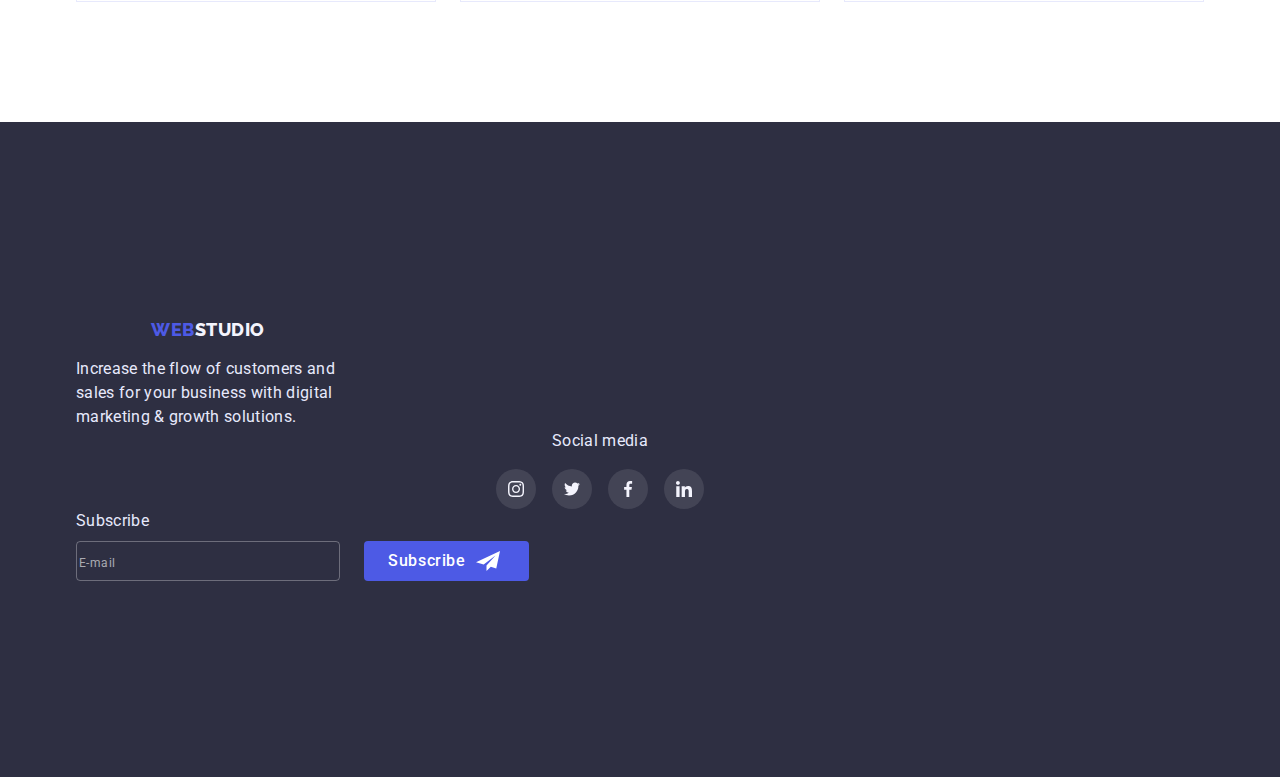
==== commit f985094a: "2.1" ====
--- a/portfolio.html
+++ b/portfolio.html
@@ -17,6 +17,7 @@
     />
     <link rel="stylesheet" href="./css/stayles.css" />
   </head>
+  
   <body>
     <!-- HEADER -->
     <header class="header">
@@ -27,16 +28,19 @@
           >
           <ul class="list-item-container">
             <li class="menu-item">
-              <a href="./index.html" class="menu-link link">Studio</a>
+              <a href="./index.html" class="menu-link link active-page"
+                >Studio</a
+              >
             </li>
             <li class="menu-item">
-              <a href="./portfolio.html" class="menu-link link active-page">Portfolio</a>
+              <a href="./portfolio.html" class="menu-link link">Portfolio</a>
             </li>
             <li class="menu-item">
               <a href="#" class="menu-link link">Contacts</a>
             </li>
           </ul>
         </nav>
+
         <address>
           <ul class="list-address-container">
             <li class="item-address">
@@ -51,6 +55,105 @@
             </li>
           </ul>
         </address>
+
+        <!-- button burger -->
+        <button type="button" class="btn-burger" data-menu-open>
+          <svg class="btn-burger-svg" width="32" height="22">
+            <use href="./images/sprite.svg#icon-btn-gamburger"></use>
+          </svg>
+        </button>
+      </div>
+
+      <!-- mobile menu -->
+      <div class="mobile-menu is-open" data-menu>
+        <div class="mobile-menu-container container">
+          <button type="button" class="btn-close-mob-menu" data-menu-close>
+            <svg class="mob-menu-close-btn" width="24" height="24">
+              <use href="./images/sprite.svg#icon-close-btn"></use>
+            </svg>
+          </button>
+          <nav class="nav-mobile-menu">
+            <ul class="mb-menu-list">
+              <li class="mb-menu-item">
+                <a href="./index.html" class="mb-menu-list">Studio</a>
+              </li>
+              <li class="mb-menu-item">
+                <a href="./portfolio.html" class="mb-menu-list">Portfolio</a>
+              </li>
+              <li class="mb-menu-item">
+                <a href="" class="mb-menu-list">Contacts</a>
+              </li>
+            </ul>
+          </nav>
+          <div>
+            <address>
+              <ul class="mb-menu-adress">
+                <li class="mb-menu-item">
+                  <a href="tel:+110001111111" class="mb-menu-tell"
+                    >+11 (000) 111-11-11</a
+                  >
+                </li>
+                <li class="mb-menu-item">
+                  <a href="mailto:info@devstudio.com" class="mb-menu-adress"
+                    >info@devstudio.com</a
+                  >
+                </li>
+              </ul>
+            </address>
+            <div>
+              <ul class="list-icon-social-menu">
+                <li class="item-icon-social">
+                  <a
+                    href="https://www.instagram.com/"
+                    target="_blank"
+                    rel="noreferrer noopener"
+                    class="link-social color-icon-personal"
+                  >
+                    <svg class="social-icon" width="16" height="16">
+                      <use href="./images/sprite.svg#icon-instagram"></use>
+                    </svg>
+                  </a>
+                </li>
+                <li class="item-icon-social">
+                  <a
+                    href="https://twitter.com/"
+                    target="_blank"
+                    rel="noreferrer noopener"
+                    class="link-social color-icon-personal"
+                  >
+                    <svg class="social-icon" width="16" height="16">
+                      <use href="./images/sprite.svg#icon-twitter"></use>
+                    </svg>
+                  </a>
+                </li>
+                <li class="item-icon-social">
+                  <a
+                    href="https://uk-ua.facebook.com/"
+                    target="_blank"
+                    rel="noreferrer noopener"
+                    class="link-social color-icon-personal"
+                  >
+                    <svg class="social-icon" width="16" height="16">
+                      <use href="./images/sprite.svg#icon-facebook"></use>
+                    </svg>
+                  </a>
+                </li>
+                <li class="item-icon-social">
+                  <a
+                    href="https://www.linkedin.com/"
+                    target="_blank"
+                    rel="noreferrer noopener"
+                    class="link-social color-icon-personal"
+                  >
+                    <svg class="social-icon" width="16" height="16">
+                      <use href="./images/sprite.svg#icon-linkedin"></use>
+                    </svg>
+                  </a>
+                </li>
+              </ul>
+            </div>
+          </div>
+        </div>
       </div>
     </header>
 
@@ -97,7 +200,7 @@
                     <p class="overlay">
                       14 Stylish and User-Friendly App Design Concepts · Task
                       Manager App · Calorie Tracker App · Exotic Fruit Ecommerce
-                      App · Cloud Storage App 
+                      App · Cloud Storage App
                     </p>
                   </div>
                   <div class="card-content">
@@ -121,7 +224,7 @@
                     <p class="overlay">
                       14 Stylish and User-Friendly App Design Concepts · Task
                       Manager App · Calorie Tracker App · Exotic Fruit Ecommerce
-                      App · Cloud Storage App 
+                      App · Cloud Storage App
                     </p>
                   </div>
                   <div class="card-content">
@@ -134,7 +237,7 @@
 
             <li class="item-projekt">
               <article class="card-portfolio">
-                <a href="#" class="link-card-portfolio link ">
+                <a href="#" class="link-card-portfolio link">
                   <div class="card-thumb">
                     <img
                       src="./images/portfolio/img3.jpg"
@@ -145,7 +248,7 @@
                     <p class="overlay">
                       14 Stylish and User-Friendly App Design Concepts · Task
                       Manager App · Calorie Tracker App · Exotic Fruit Ecommerce
-                      App · Cloud Storage App 
+                      App · Cloud Storage App
                     </p>
                   </div>
                   <div class="card-content">
@@ -169,7 +272,7 @@
                     <p class="overlay">
                       14 Stylish and User-Friendly App Design Concepts · Task
                       Manager App · Calorie Tracker App · Exotic Fruit Ecommerce
-                      App · Cloud Storage App 
+                      App · Cloud Storage App
                     </p>
                   </div>
                   <div class="card-content">
@@ -193,7 +296,7 @@
                     <p class="overlay">
                       14 Stylish and User-Friendly App Design Concepts · Task
                       Manager App · Calorie Tracker App · Exotic Fruit Ecommerce
-                      App · Cloud Storage App 
+                      App · Cloud Storage App
                     </p>
                   </div>
                   <div class="card-content">
@@ -217,7 +320,7 @@
                     <p class="overlay">
                       14 Stylish and User-Friendly App Design Concepts · Task
                       Manager App · Calorie Tracker App · Exotic Fruit Ecommerce
-                      App · Cloud Storage App 
+                      App · Cloud Storage App
                     </p>
                   </div>
                   <div class="card-content">
@@ -230,7 +333,7 @@
 
             <li class="item-projekt">
               <article class="card-portfolio">
-                <a href="#" class="link-card-portfolio link ">
+                <a href="#" class="link-card-portfolio link">
                   <div class="card-thumb">
                     <img
                       src="./images/portfolio/img7.jpg"
@@ -241,7 +344,7 @@
                     <p class="overlay">
                       14 Stylish and User-Friendly App Design Concepts · Task
                       Manager App · Calorie Tracker App · Exotic Fruit Ecommerce
-                      App · Cloud Storage App 
+                      App · Cloud Storage App
                     </p>
                   </div>
                   <div class="card-content">
@@ -265,7 +368,7 @@
                     <p class="overlay">
                       14 Stylish and User-Friendly App Design Concepts · Task
                       Manager App · Calorie Tracker App · Exotic Fruit Ecommerce
-                      App · Cloud Storage App 
+                      App · Cloud Storage App
                     </p>
                   </div>
                   <div class="card-content">
@@ -289,7 +392,7 @@
                     <p class="overlay">
                       14 Stylish and User-Friendly App Design Concepts · Task
                       Manager App · Calorie Tracker App · Exotic Fruit Ecommerce
-                      App · Cloud Storage App 
+                      App · Cloud Storage App
                     </p>
                   </div>
                   <div class="card-content">
@@ -375,10 +478,18 @@
           <p class="footer-social">Subscribe</p>
 
           <form class="footer-email">
-            <input name="email" type="email" class="footer-form-input" placeholder="E-mail" required>
-            <button type="submit" class="footer-subscribe-btn button">Subscribe<svg class="subscribe-btn-icon" width="24" height="24">
-              <use href="./images/sprite.svg#icon-subscribe-list"></use>
-            </svg></button>
+            <input
+              name="email"
+              type="email"
+              class="footer-form-input"
+              placeholder="E-mail"
+              required
+            />
+            <button type="submit" class="footer-subscribe-btn button">
+              Subscribe<svg class="subscribe-btn-icon" width="24" height="24">
+                <use href="./images/sprite.svg#icon-subscribe-list"></use>
+              </svg>
+            </button>
           </form>
         </div>
       </section>
--- a/css/stayles.css
+++ b/css/stayles.css
@@ -10,6 +10,10 @@
   --color-icon-social: #f4f4fd;
   --color-icon-customers: #8e8f99;
   --transform-time-cubic: 250ms cubic-bezier(0.4, 0, 0.2, 1);
+  --line-gradient: (
+    rgba(46, 47, 66, 0.7),
+    rgba(46, 47, 66, 0.7)
+  );
 }
 h1,
 h2,
@@ -32,7 +36,8 @@
   color: var(--title-color);
 }
 
-.link, a {
+.link,
+a {
   text-decoration: none;
 }
 
@@ -44,71 +49,70 @@
   /* width: 100%; */
   padding-left: 15px;
   padding-right: 15px;
- 
-}
-
-@media screen and (min-width: 480px) {
-  .container {
-    max-width: 396px;
-    margin-right: auto;
-    margin-left: auto;
-  }
- 
-  .personal {
-    padding-top: 96px;
-    padding-bottom: 128px;
-  }
-  .list-personal {
-    display: flex;
-    flex-direction: column;
-    align-items: center;
-    row-gap: 72px;
-  }
-  .item-personal {
-    max-width: 260px;
-  }
-}
-@media screen and (min-width: 768px) {
-  .container {
-    max-width: 720px;
-    margin-right: auto;
-    margin-left: auto;
-  }
-  .btn-burger {
-    display: none;
-  }
-}
-@media screen and (min-width: 1200px) {
-  .container {
-    max-width: 1158px;
-    margin-right: auto;
-    margin-left: auto;
-  }
-
-  .section {
-    padding-top: 120px;
-    padding-bottom: 120px;
-  }
-  .list-personal {
-    display: flex;
-    flex-direction: row;
-    flex-wrap: wrap;
-    gap: 24px;
-  }
-  .item-personal {
-    max-width: 264px;
-  }
-}
-@media screen and (max-width: 767px) {
-
-  .list-item-container {
-  display: none;
-  }
-  .list-address-container {
-  display: none;
-  }
-}
-
+}
+
+/* ======================== Components ========================*/
+
+.main-logo {
+  font-family: var(--secondary-font);
+  font-weight: 800;
+  font-size: 18px;
+  line-height: 1.3;
+  letter-spacing: 0.03em;
+  color: var(--primary-color);
+  text-transform: uppercase;
+}
+.sup-logo {
+  color: var(--title-color);
+}
+.sup-title {
+  font-weight: 700;
+  font-size: 36px;
+  line-height: 1.1;
+  text-align: center;
+  letter-spacing: 0.02em;
+  text-transform: capitalize;
+}
+.base-text {
+  font-weight: 500;
+  font-size: 16px;
+  line-height: 1.5;
+  letter-spacing: 0.02em;
+  color: var(--base-color);
+  margin-top: 8px;
+}
+.title-section {
+  font-size: 36px;
+  line-height: 1.1;
+  letter-spacing: 0.02em;
+  margin-bottom: 72px;
+}
+
+.button {
+  font-family: var(--primary-font);
+  font-weight: 500;
+  font-size: 16px;
+  line-height: 1.5;
+  letter-spacing: 0.04em;
+  cursor: pointer;
+  text-align: center;
+}
+.footer {
+  background-color: var(--title-color);
+}
+.visually-hidden {
+  position: absolute;
+  width: 1px;
+  height: 1px;
+  margin: -1px;
+  border: 0;
+  padding: 0;
+
+  white-space: nowrap;
+  clip-path: inset(100%);
+  clip: rect(0 0 0 0);
+  overflow: hidden;
+}
 .main-header {
   display: flex;
   align-items: center;
@@ -116,6 +120,45 @@
   padding-top: 24px;
   padding-bottom: 24px;
 }
+.main-title {
+  font-size: 36px;
+  font-weight: 700;
+  line-height: 1.1;
+  letter-spacing: 0.02em;
+  color: #ffffff;
+  max-width: 320px;
+
+  margin-right: auto;
+  margin-left: auto;
+  margin-bottom: 48px;
+}
+/* ======================== /Components ========================*/
+
+/* ======================== PECULARITIES ======================== */
+.box-icon {
+  display: none;
+}
+.peculiarities-card {
+  display: flex;
+  flex-direction: column;
+  max-width: 100%;
+}
+.item-peculiarities {
+  max-width: 100%;
+}
+.list-peculiarities {
+  display: flex;
+  column-gap: 24px;
+  row-gap: 72px;
+  flex-wrap: wrap;
+}
+.section {
+  padding-top: 96px;
+  padding-bottom: 96px;
+}
+
+/* ======================== /PECULARITIES ======================== */
+
 .btn-burger {
   line-height: 0;
   background-color: transparent;
@@ -131,8 +174,9 @@
   left: 0;
   z-index: 1000;
   padding: 80px 40px 40px 40px;
-  background: #FFFFFF;
-  box-shadow: 0px 2px 1px rgba(46, 47, 66, 0.08), 0px 1px 1px rgba(46, 47, 66, 0.16), 0px 1px 6px rgba(46, 47, 66, 0.08);
+  background: #ffffff;
+  box-shadow: 0px 2px 1px rgba(46, 47, 66, 0.08),
+    0px 1px 1px rgba(46, 47, 66, 0.16), 0px 1px 6px rgba(46, 47, 66, 0.08);
 }
 
 .mobile-menu.is-open {
@@ -146,23 +190,31 @@
   top: 40px;
   right: 40px;
   line-height: 0;
-  background-color: #E7E9FC;;
+  background-color: #e7e9fc;
   border: none;
   padding: 0;
   cursor: pointer;
   border-radius: 50%;
   width: 40px;
   height: 40px;
-  
+
   border: 1px solid rgba(0, 0, 0, 0.1);
- 
+
   transition: border-color var(--transform-time-cubic),
-    background-color var(--transform-time-cubic), fill var(--transform-time-cubic);
+    background-color var(--transform-time-cubic),
+    fill var(--transform-time-cubic);
 }
 .btn-close-mob-menu:hover,
 .btn-close-mob-menu:focus {
   background-color: var(--active-primari-color);
-  fill: #FFFFFF;
+  fill: #ffffff;
+}
+.mobile-menu-container {
+  display: flex;
+  height: 100%;
+  flex-direction: column;
+  justify-content: space-between;
+  overflow-y: scroll;
 }
 .mb-menu-list {
   font-weight: 700;
@@ -171,7 +223,7 @@
   letter-spacing: 0.02em;
   text-transform: capitalize;
   color: var(--title-color);
-  margin-bottom: 284px;
+  margin-bottom: 40px;
   transition: color var(--transform-time-cubic);
 }
 .mb-menu-list:hover,
@@ -187,178 +239,35 @@
   line-height: 1.1;
   letter-spacing: 0.02em;
   text-transform: capitalize;
-  color: var(--title-color);
+  color: var(--primary-color);
 }
 .mb-menu-adress {
-font-weight: 500;
-font-size: 20px;
-line-height: 24px;
-letter-spacing: 0.02em;
-color: var(--base-color);
-}
+  font-weight: 500;
+  font-size: 20px;
+  line-height: 24px;
+  letter-spacing: 0.02em;
+  color: var(--base-color);
+}
+
 .list-icon-social-menu {
   display: flex;
   margin: 0;
-  justify-content:space-between;
+  justify-content: space-between;
   max-width: 328px;
-
 }
 
 .mb-menu-adress {
   margin-bottom: 48px;
   font-style: normal;
 }
-
-
-
-
-
-/* ======================== Components ========================*/
-
-.main-logo {
-  font-family: var(--secondary-font);
-  font-weight: 800;
-  font-size: 18px;
-  line-height: 1.3;
-  letter-spacing: 0.03em;
-  color: var(--primary-color);
-  text-transform: uppercase;
-
-  margin-right: 76px;
-}
-.sup-logo {
-  color: var(--title-color);
-}
-.title-section {
-  font-size: 36px;
-  line-height: 1.1;
-  letter-spacing: 0.02em;
-  margin-bottom: 72px;
-}
-.sup-title {
-  font-weight: 500;
-  font-size: 20px;
-  line-height: 1.2;
-  letter-spacing: 0.02em;
-  color: var(--title-color);
-}
-
-.base-text {
-  font-size: 16px;
-  line-height: 1.5;
-  letter-spacing: 0.02em;
-  color: var(--base-color);
-
-  margin-top: 8px;
-}
-.button {
-  font-family: var(--primary-font);
-  font-weight: 500;
-  font-size: 16px;
-  line-height: 1.5;
-  letter-spacing: 0.04em;
-  cursor: pointer;
-  text-align: center;
-}
-.footer {
-  background-color: var(--title-color);
-}
-.visually-hidden {
-  position: absolute;
-  width: 1px;
-  height: 1px;
-  margin: -1px;
-  border: 0;
-  padding: 0;
-
-  white-space: nowrap;
-  clip-path: inset(100%);
-  clip: rect(0 0 0 0);
+.is-open {
+  opacity: 0;
+  visibility: hidden;
+  pointer-events: none;
+}
+.no-scroll {
   overflow: hidden;
 }
-
-
-
-/* ======================== /Components ========================*/
-
-/* ======================== HEADER ========================*/
-/* .header {
-  border-bottom-width: 1px;
-  border-bottom-style: solid;
-  border-bottom-color: var(--accent-color);
-
-  padding-top: 24px;
-  padding-bottom: 24px;
-}
-.main-header {
-  display: flex;
-  align-items: center;
-  vertical-align: bottom;
-  justify-content: space-between;
-}
-.list-address-container {
-  display: flex;
-  flex-wrap: wrap;
-}
-.top-line-container {
-  display: flex;
-  flex-wrap: wrap;
-  align-items: center;
-}
-.list-item-container {
-  display: flex;
-  text-align: center;
-}
-.menu-item:not(:last-child) {
-  margin-right: 40px;
-} */
-
-.menu-link {
-  font-weight: 500;
-  font-size: 16px;
-  line-height: 1.5;
-  letter-spacing: 0.02em;
-  color: var(--title-color);
-  transition: color var(--transform-time-cubic);
-}
-.menu-link:hover,
-.menu-link:focus {
-  color: var(--base-color);
-}
-.adress {
-  font-style: normal;
-  font-size: 16px;
-  line-height: 1.5;
-  letter-spacing: 0.02em;
-  color: var(--base-color);
-  transition: color var(--transform-time-cubic);
-}
-.adress:hover,
-.adress:focus {
-  color: var(--primary-color);
-}
-.item-address {
-  margin-right: 40px;
-}
-.menu-item {
-  position: relative;
-}
-.active-page::after {
-  content: "";
-  position: absolute;
-  bottom: -100%;
-  left: 0;
-  display: inline-block;
-  width: 100%;
-  height: 4px;
-  border-radius: 2px;
-  background: var(--active-primari-color);
-}
-.active-page {
-  color: var(--active-primari-color);
-}
-/*  ======================== /HEADER ======================== */
-
 /* ======================== HERO ======================== */
 .hero {
   padding-top: 188px;
@@ -376,20 +285,19 @@
       rgba(46, 47, 66, 0.7),
       rgba(46, 47, 66, 0.7)
     ),
-    url(../css/style/people-office-hero.jpg);
+    url(../css/style/hero-image/hero-image-mob-1x.jpg);
   background-repeat: no-repeat;
 }
-.main-title {
-  font-size: 56px;
-  font-weight: 700;
-  line-height: 1.1;
-  letter-spacing: 0.02em;
-  color: #ffffff;
-  max-width: 500px;
-
-  margin-right: auto;
-  margin-left: auto;
-  margin-bottom: 48px;
+@media (min-device-pixel-ratio: 2),
+  (-webkit-min-device-pixel-ratio: 2),
+  (min-resolution: 192dpi),
+  (min-resolution: 2dppx) {
+  .hero {
+    background-image: linear-gradient(
+      rgba(46, 47, 66, 0.7),
+      rgba(46, 47, 66, 0.7)
+    ), url(../css/style/hero-image/hero-image-mob-2x.jpg);
+  }
 }
 .main-button {
   background-color: var(--primary-color);
@@ -409,33 +317,6 @@
 
 /* ======================== /hero ======================== */
 
-/* ======================== PECULARITIES ======================== */
-
-.list-peculiarities {
-  display: flex;
-  gap: 24px;
-  flex-wrap: wrap;
-}
-.peculiarities-card {
-  display: flex;
-  flex-direction: column;
-}
-
-.box-icon {
-  display: flex;
-  width: 264px;
-  height: 112px;
-  align-items: center;
-  justify-content: center;
-  background-color: #f4f4fd;
-
-  margin-bottom: 8px;
-}
-.item-pecularities-tumb {
-  max-width: 264px;
-}
-/* ======================== /PECULARITIES ======================== */
-
 /* ======================== OPPORTUNITY======================== */
 .opportunity {
   text-align: center;
@@ -453,15 +334,34 @@
 
 /* ======================== PERSONAL======================== */
 .personal {
+  padding-top: 96px;
+  padding-bottom: 128px;
   text-align: center;
   background-color: #f4f4fd;
 }
-
-
+.list-personal {
+  display: flex;
+  justify-content: center;
+  flex-wrap: wrap;
+  align-items: center;
+  row-gap: 72px;
+}
+.item-personal {
+  max-width: 260px;
+}
+
+.sup-title-personal {
+  font-weight: 500;
+  font-size: 20px;
+  line-height: 1.2;
+  letter-spacing: 0.02em;
+  color: var(--title-color);
+}
 
 .card-text-personal {
   padding-top: 32px;
   padding-bottom: 32px;
+  max-width: 264px;
   background-color: #ffffff;
   box-shadow: 0px 1px 6px rgba(46, 47, 66, 0.08),
     0px 1px 1px rgba(46, 47, 66, 0.16), 0px 2px 1px rgba(46, 47, 66, 0.08);
@@ -544,38 +444,48 @@
 /* ======================== /CUSTOMERS======================== */
 
 /* ======================== FOOTER ======================== */
-.footer {
-  padding-top: 100px;
-  padding-bottom: 100px;
-}
+
 .footer a {
   margin: 0;
 }
 .footer-list {
-  display: flex;
-  flex-wrap: wrap;
+  padding-top: 96px;
+  padding-bottom: 96px;
 }
 .sub-logo {
   color: #f4f4fd;
 }
+.footer-flex {
+  display: flex;
+  flex-direction: column;
+  flex-wrap: wrap;
+  margin-left: auto;
+  margin-right: auto;
+  gap: 72px;
+  justify-content: center;
+}
 .footer-title {
-  margin-right: 120px;
+  display: flex;
+  flex-direction: column;
+  align-items: center;
 }
 .base-text-white {
   color: var(--accent-color);
   font-size: 16px;
   line-height: 1.5;
   letter-spacing: 0.02em;
-
   width: 264px;
   margin-top: 16px;
 }
 .footer-social-media {
-  margin-right: 80px;
-}
+  display: flex;
+  flex-direction: column;
+  align-items: center;
+}
+
 .footer-list-icon-social {
   display: flex;
-  margin-top: 8px;
+  margin-top: 16px;
   justify-content: center;
   gap: 16px;
 }
@@ -593,17 +503,20 @@
 .color-icon-footer:focus {
   background-color: #31d0aa;
 }
-
+.footer-subscribe {
+  display: flex;
+  flex-direction: column;
+  align-items: center;
+}
 .footer-email {
   display: flex;
   flex-wrap: wrap;
-  gap: 24px;
-  margin-top: 8px;
+  justify-content: center;
+  gap: 16px;
+  margin-top: 16px;
 }
 .footer-form-input {
-  padding: 8px 16px;
-
-  min-width: 264px;
+  width: 100%;
   height: 40px;
   outline: none;
   background-color: transparent;
@@ -616,13 +529,9 @@
   line-height: 2;
   letter-spacing: 0.04em;
   color: rgba(255, 255, 255, 0.6);
-}
-.modal-form-input::placeholder {
-  font-size: 12px;
-  line-height: 2;
-  letter-spacing: 0.04em;
-  color: rgba(117, 117, 117, 0.5);
-}
+
+}
+
 .modal-form-input:not(:focus):not(:placeholder-shown):valid {
   background-color: rgba(139, 235, 175, 0.2);
 }
@@ -631,7 +540,6 @@
 }
 .footer-subscribe-btn {
   display: inline-flex;
-  gap: 16px;
   border: none;
   background-color: var(--primary-color);
   border-radius: 4px;
@@ -646,7 +554,7 @@
   color: var(--primary-color);
 }
 .subscribe-btn-icon {
-  fill: #ffffff;
+  margin-left: 10px;
 }
 .footer-subscribe-btn:hover,
 .footer-subscribe-btn:focus {
@@ -655,7 +563,7 @@
 /* ======================== /FOOTER ======================== */
 
 /* ======================== PORTFOLIO ======================== */
-/* .portfolio {
+.portfolio {
   padding-top: 96px;
   padding-bottom: 120px;
 }
@@ -712,9 +620,9 @@
 .card-thumb {
   position: relative;
   overflow: hidden;
-} */
+}
 /* =============== overlay=============== */
-/* .overlay {
+.overlay {
   position: absolute;
   left: 0;
   bottom: 0;
@@ -735,13 +643,13 @@
 .link-card-portfolio:hover .overlay,
 .link-card-portfolio:focus .overlay {
   transform: translate(0, 0);
-} */
+}
 /* ==================== overlay ======================= */
 
 /* ======================== /PORTFOLIO ======================== */
 
 /* =================== modal window ======================*/
-/* .backdrop {
+.backdrop {
   position: fixed;
   z-index: 50;
   top: 0;
@@ -801,12 +709,12 @@
 }
 .modal-close-button-icon {
   transition: fill var(--transform-time-cubic);
-} */
+}
 /* ===================== /modal window ========================*/
 
 /*=========================== form ============================*/
 
-/* .modal-text {
+.modal-text {
   font-weight: 500;
   font-size: 16px;
   line-height: 1.5;
@@ -955,5 +863,304 @@
 .modal-form-btn:focus {
   background-color: var(--active-primari-color);
   box-shadow: 0px 4px 4px rgba(0, 0, 0, 0.15);
-} */
-/*=========================== /form ===========================*/
+}
+
+/* ====================/form ====================  */
+
+/* =========================================== R-U-L-E-S====================================== */
+/*  0 - 767px */
+@media screen and (max-width: 465px) {
+  .mb-menu-tell {
+    font-size: 21px;
+  }
+}
+@media screen and (max-width: 767px) {
+  .list-item-container {
+    display: none;
+  }
+  .list-address-container {
+    display: none;
+  }
+}
+/* 1199 - +++ */
+@media screen and (max-width: 1199px) {
+  .opportunity {
+    display: none;
+  }
+}
+
+/* =================== MOBILE ================= */
+
+/* ==========  header ============== */
+@media screen and (min-width: 480px) {
+  .container {
+    max-width: 396px;
+    margin-right: auto;
+    margin-left: auto;
+  }
+
+  .menu-link {
+    font-weight: 500;
+    font-size: 16px;
+    line-height: 1.5;
+    letter-spacing: 0.02em;
+    color: var(--title-color);
+    transition: color var(--transform-time-cubic);
+  }
+  .menu-link:hover,
+  .menu-link:focus {
+    color: var(--base-color);
+  }
+  .adress {
+    font-style: normal;
+    font-size: 16px;
+    line-height: 1.5;
+    letter-spacing: 0.02em;
+    color: var(--base-color);
+    transition: color var(--transform-time-cubic);
+  }
+  .adress:hover,
+  .adress:focus {
+    color: var(--primary-color);
+  }
+  .item-address {
+    margin-right: 40px;
+  }
+  .menu-item {
+    position: relative;
+  }
+  .active-page::after {
+    content: "";
+    position: absolute;
+    bottom: -100%;
+    left: 0;
+    display: inline-block;
+    width: 100%;
+    height: 4px;
+    border-radius: 2px;
+    background: var(--active-primari-color);
+  }
+  .active-page {
+    color: var(--active-primari-color);
+  }
+  /* hero */
+  .hero {
+    background-image: linear-gradient(
+        rgba(46, 47, 66, 0.7),
+        rgba(46, 47, 66, 0.7)
+      ),
+      url(../css/style/hero-image/hero-image-tab-1x.jpg);
+  }
+  @media (min-device-pixel-ratio: 2),
+    (-webkit-min-device-pixel-ratio: 2),
+    (min-resolution: 192dpi),
+    (min-resolution: 2dppx) {
+    .box {
+      background-image: url(../css/style/hero-image/hero-image-tab-2x.jpg);
+    }
+  }
+  /* footer */
+  .footer-email {
+    gap: 24px;
+  }
+}
+
+/* ================= TABLET ====================*/
+
+@media screen and (min-width: 768px) {
+  .btn-burger {
+    display: none;
+  }
+  .container {
+    max-width: 736px;
+    margin-right: auto;
+    margin-left: auto;
+  }
+  .main-logo {
+    margin-right: 76px;
+  }
+  .main-title {
+    font-size: 56px;
+    font-weight: 700;
+    line-height: 1.1;
+    letter-spacing: 0.02em;
+    color: #ffffff;
+    max-width: 500px;
+
+    margin-right: auto;
+    margin-left: auto;
+    margin-bottom: 48px;
+  }
+  .sup-title {
+    text-align: start;
+  }
+  /* header */
+  .main-header {
+    padding-top: 13px;
+    padding-bottom: 13px;
+  }
+  .top-line-container {
+    display: flex;
+    flex-wrap: wrap;
+    align-items: center;
+    justify-content: space-between;
+  }
+  .list-item-container {
+    display: flex;
+    text-align: center;
+  }
+  .menu-item:not(:last-child) {
+    margin-right: 40px;
+  }
+
+  .item-peculiarities {
+    max-width: calc((100% - 24px) / 2);
+  }
+  .item-pecularities {
+    text-align: start;
+  }
+  /* hero */
+  .hero {
+    background-image: linear-gradient(
+        rgba(46, 47, 66, 0.7),
+        rgba(46, 47, 66, 0.7)
+      ),
+      url(../css/style/hero-image/hero-image-desk-1x.jpg);
+  }
+  @media (min-device-pixel-ratio: 2),
+    (-webkit-min-device-pixel-ratio: 2),
+    (min-resolution: 192dpi),
+    (min-resolution: 2dppx) {
+    .box {
+      background-image: url(../css/style/hero-image/hero-image-desk-2x.jpg);
+    }
+  }
+  /* personal */
+
+  .personal {
+    padding-bottom: 104px;
+  }
+  .list-personal {
+    flex-wrap: wrap;
+    column-gap: 24px;
+    row-gap: 64px;
+  }
+  .item-personal {
+    max-width: calc((100% - 24px) / 2);
+  }
+  /* footer */
+  .footer-flex {
+    justify-content: start;
+    flex-direction: row;
+    gap: 24px;
+  }
+  .footer-title {
+    max-width: 264px;
+  }
+  .footer-form-input {
+    width: 264px;
+  }
+  .footer-subscribe {
+    display: inline-block;
+    margin-top: 72px;
+  }
+}
+/* ================= DESKTOP ====================*/
+
+@media screen and (min-width: 1200px) {
+  .container {
+    max-width: 1158px;
+    margin-right: auto;
+    margin-left: auto;
+  }
+  .section {
+    padding-top: 120px;
+    padding-bottom: 120px;
+  }
+
+  .sup-title {
+    font-weight: 500;
+    font-size: 20px;
+    line-height: 1.2;
+    letter-spacing: 0.02em;
+    color: var(--title-color);
+  }
+  .base-text {
+    font-size: 16px;
+    line-height: 1.5;
+    letter-spacing: 0.02em;
+    color: var(--base-color);
+
+    margin-top: 8px;
+  }
+  /* header */
+  .header {
+    border-bottom-width: 1px;
+    border-bottom-style: solid;
+    border-bottom-color: var(--accent-color);
+  }
+  .main-header {
+    padding-top: 24px;
+    padding-bottom: 24px;
+  }
+  .list-address-container {
+    display: flex;
+    flex-wrap: wrap;
+  }
+  /* pecularities */
+
+  .item-pecularities-tumb {
+    max-width: 264px;
+  }
+
+  .box-icon {
+    display: flex;
+    width: 264px;
+    height: 112px;
+    align-items: center;
+    justify-content: center;
+    background-color: #f4f4fd;
+
+    margin-bottom: 8px;
+  }
+  /* personal */
+  .list-personal {
+    display: flex;
+    flex-direction: row;
+    flex-wrap: wrap;
+    gap: 24px;
+  }
+  /* footer */
+  .footer {
+    padding-top: 100px;
+    padding-bottom: 100px;
+  }
+  .footer-title {
+    margin-right: 120px;
+  }
+  .footer-social-media {
+    margin-right: 80px;
+  }
+  .footer-form-input {
+    display: block;
+    min-width: 264px;
+    height: 40px;
+    outline: none;
+    background-color: transparent;
+    border: 1px solid rgba(255, 255, 255, 0.3);
+    border-radius: 4px;
+    color: rgba(255, 255, 255, 0.6);
+  }
+  .footer-email {
+    display: flex;
+    flex-wrap: wrap;
+    gap: 24px;
+    margin-top: 8px;
+  }
+  .footer-flex {
+    gap: 0;
+  }
+  .footer-subscribe {
+    margin-top: 0;
+  }
+}
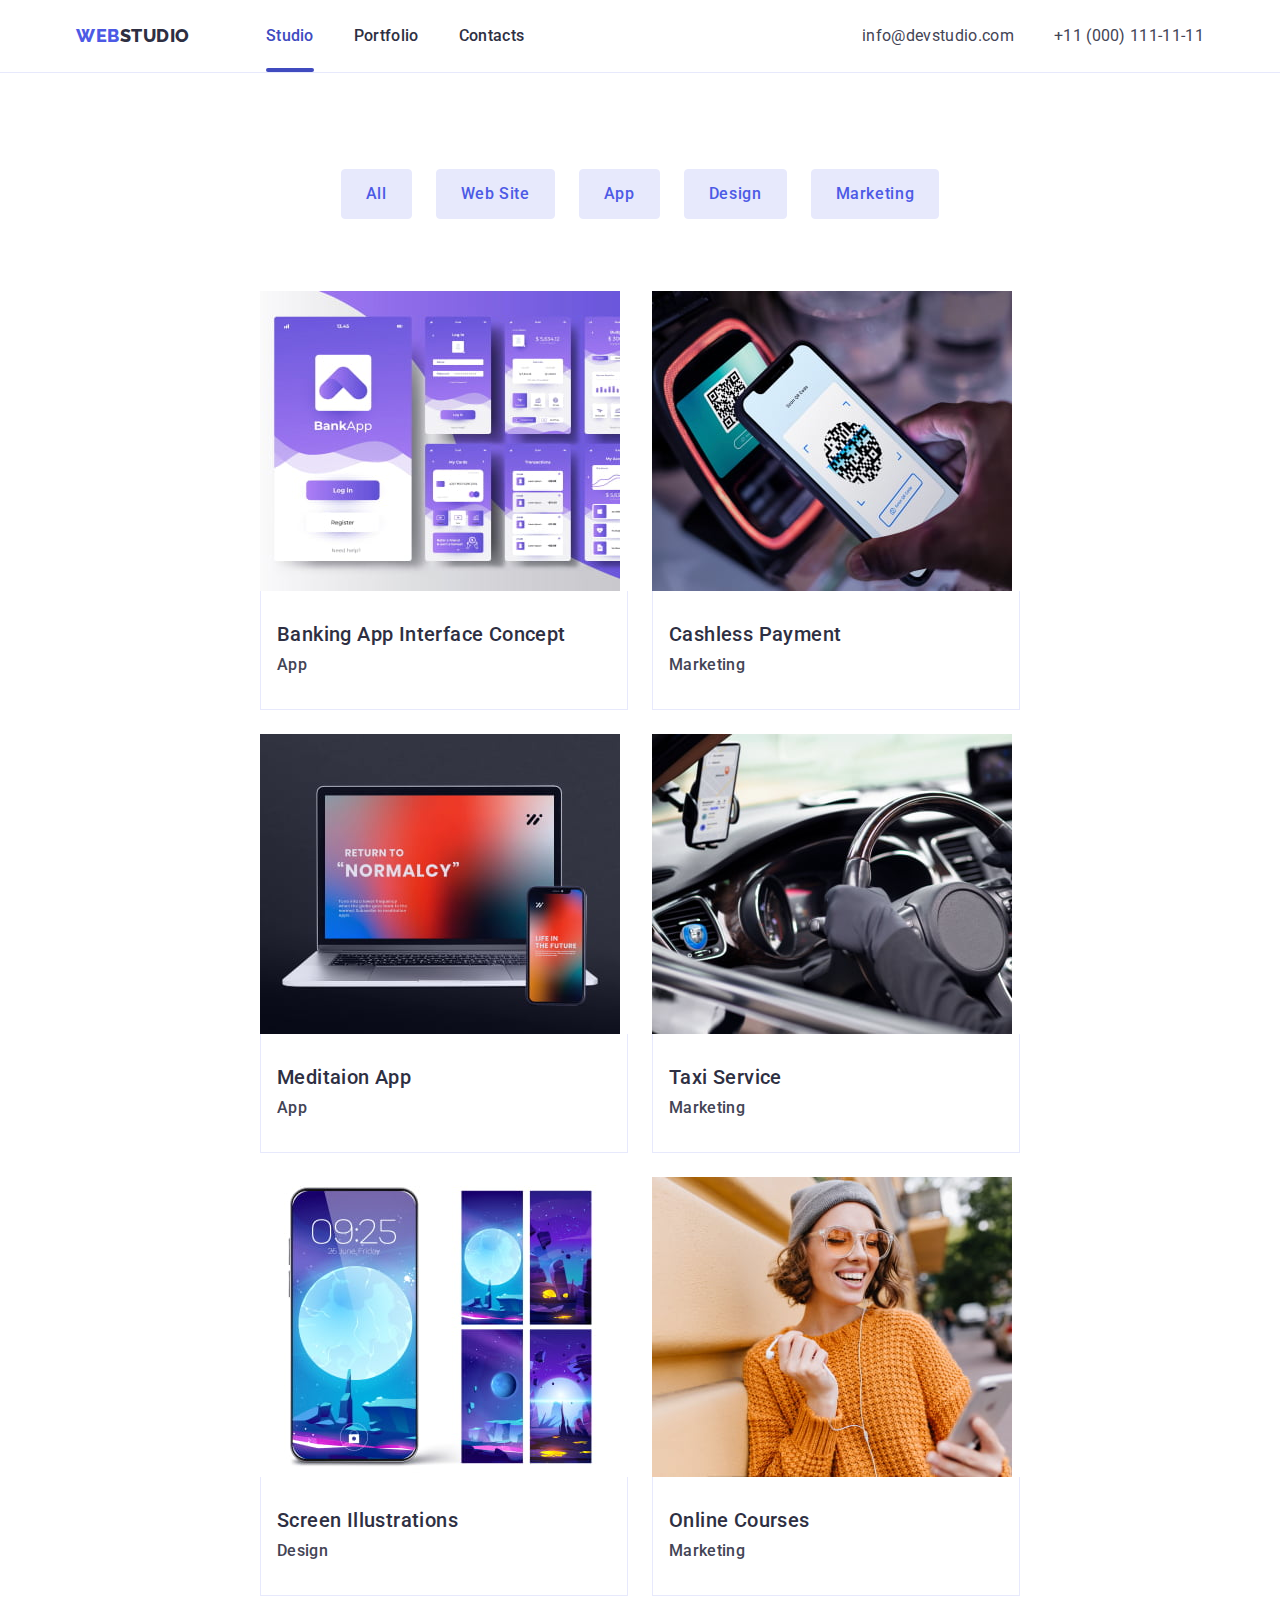
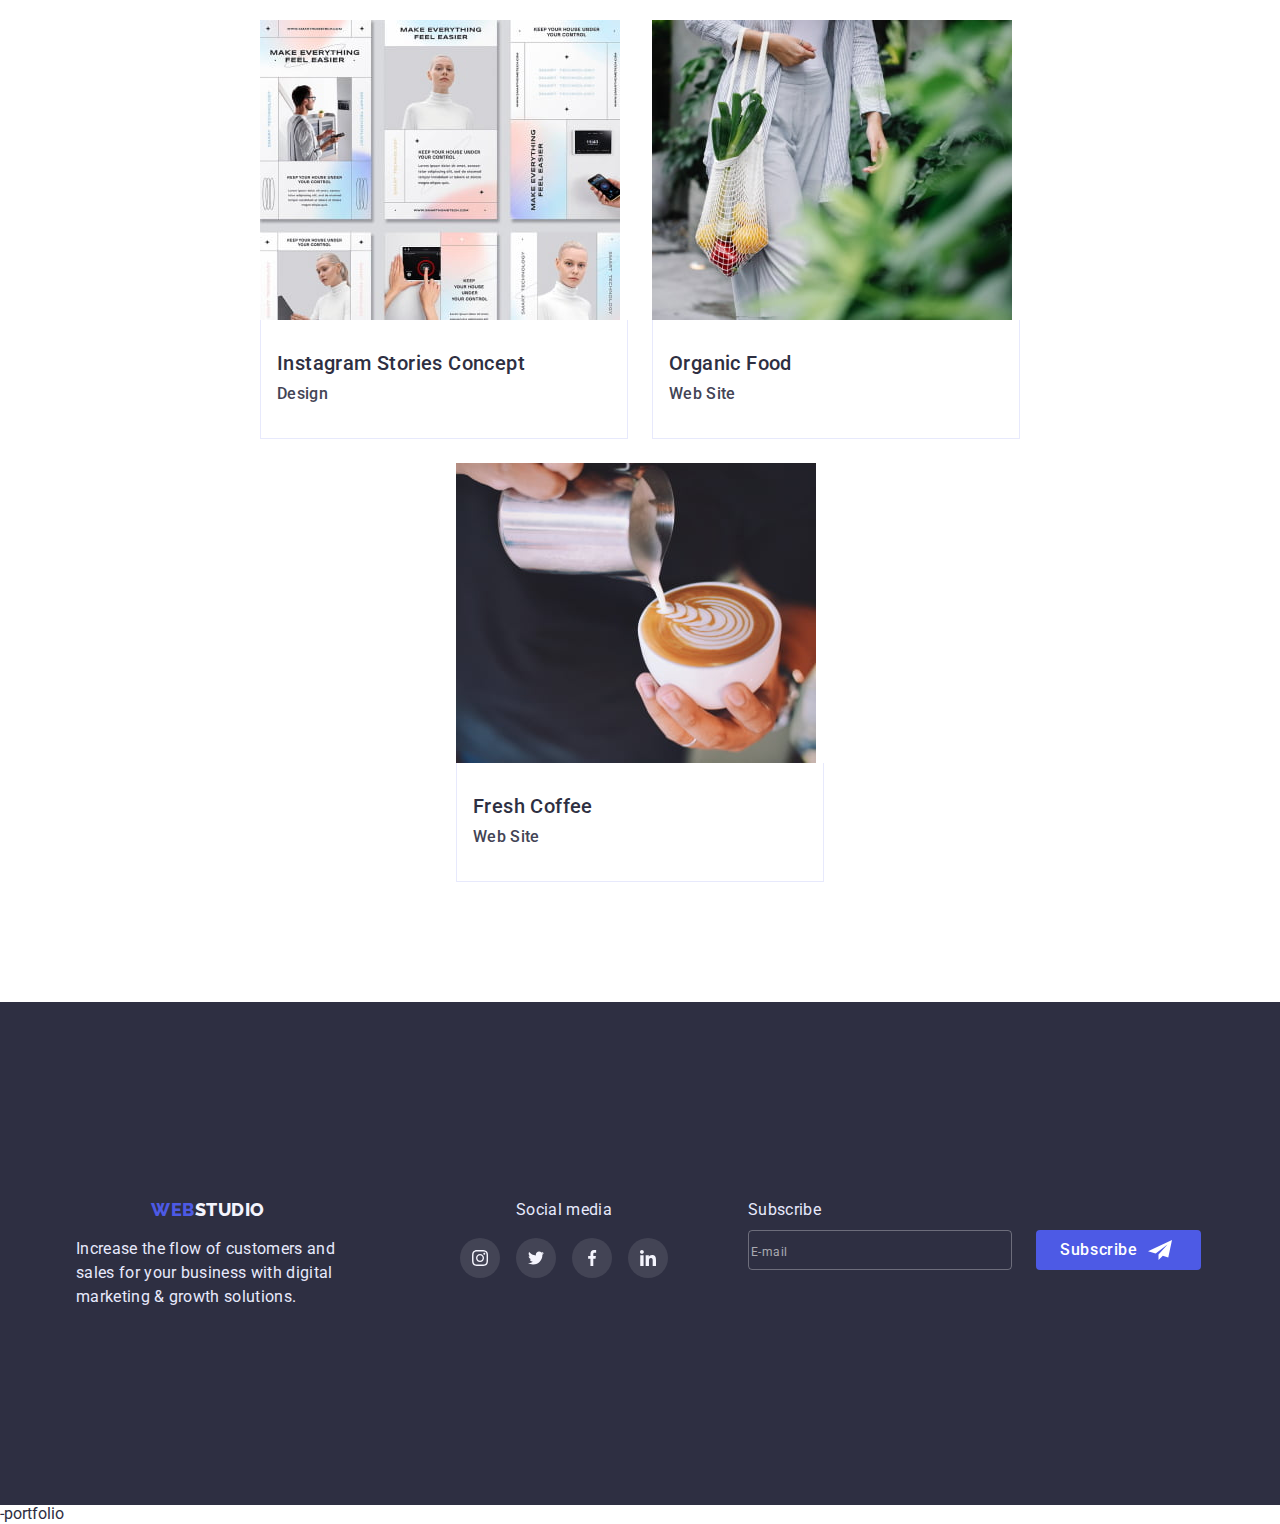
==== commit d89b1052: "2.3" ====
--- a/portfolio.html
+++ b/portfolio.html
@@ -17,7 +17,7 @@
     />
     <link rel="stylesheet" href="./css/stayles.css" />
   </head>
-  
+
   <body>
     <!-- HEADER -->
     <header class="header">
@@ -185,7 +185,9 @@
               </button>
             </li>
           </ul>
+
           <!-- PROJEKT -->
+
           <ul class="list-projekt">
             <li class="item-projekt">
               <article class="card-portfolio">
@@ -204,7 +206,7 @@
                     </p>
                   </div>
                   <div class="card-content">
-                    <h3 class="sup-title">Banking App Interface Concept</h3>
+                    <h3 class="sup-title-portfolio">Banking App Interface Concept</h3>
                     <p class="base-text">App</p>
                   </div></a
                 >
@@ -228,7 +230,7 @@
                     </p>
                   </div>
                   <div class="card-content">
-                    <h3 class="sup-title">Cashless Payment</h3>
+                    <h3 class="sup-title-portfolio">Cashless Payment</h3>
                     <p class="base-text">Marketing</p>
                   </div></a
                 >
@@ -252,7 +254,7 @@
                     </p>
                   </div>
                   <div class="card-content">
-                    <h3 class="sup-title">Meditaion App</h3>
+                    <h3 class="sup-title-portfolio">Meditaion App</h3>
                     <p class="base-text">App</p>
                   </div></a
                 >
@@ -276,7 +278,7 @@
                     </p>
                   </div>
                   <div class="card-content">
-                    <h3 class="sup-title">Taxi Service</h3>
+                    <h3 class="sup-title-portfolio">Taxi Service</h3>
                     <p class="base-text">Marketing</p>
                   </div></a
                 >
@@ -300,7 +302,7 @@
                     </p>
                   </div>
                   <div class="card-content">
-                    <h3 class="sup-title">Screen Illustrations</h3>
+                    <h3 class="sup-title-portfolio">Screen Illustrations</h3>
                     <p class="base-text">Design</p>
                   </div></a
                 >
@@ -324,7 +326,7 @@
                     </p>
                   </div>
                   <div class="card-content">
-                    <h3 class="sup-title">Online Courses</h3>
+                    <h3 class="sup-title-portfolio">Online Courses</h3>
                     <p class="base-text">Marketing</p>
                   </div></a
                 >
@@ -348,7 +350,7 @@
                     </p>
                   </div>
                   <div class="card-content">
-                    <h3 class="sup-title">Instagram Stories Concept</h3>
+                    <h3 class="sup-title-portfolio">Instagram Stories Concept</h3>
                     <p class="base-text">Design</p>
                   </div></a
                 >
@@ -372,7 +374,7 @@
                     </p>
                   </div>
                   <div class="card-content">
-                    <h3 class="sup-title">Organic Food</h3>
+                    <h3 class="sup-title-portfolio">Organic Food</h3>
                     <p class="base-text">Web Site</p>
                   </div></a
                 >
@@ -396,7 +398,7 @@
                     </p>
                   </div>
                   <div class="card-content">
-                    <h3 class="sup-title">Fresh Coffee</h3>
+                    <h3 class="sup-title-portfolio">Fresh Coffee</h3>
                     <p class="base-text">Web Site</p>
                   </div></a
                 >
@@ -411,88 +413,98 @@
     <footer class="footer">
       <section class="footer-list container">
         <h2 class="visually-hidden">Footer</h2>
-        <div class="footer-title">
-          <a href="./index.html" class="main-logo link"
-            >Web<span class="sub-logo">Studio</span></a
-          >
-          <p class="base-text-white">
-            Increase the flow of customers and sales for your business with
-            digital marketing & growth solutions.
-          </p>
-        </div>
-        <div class="footer-social-media">
-          <p class="footer-social">Social media</p>
-          <ul class="footer-list-icon-social">
-            <li class="item-icon-social">
-              <a
-                href="https://www.instagram.com/"
-                target="_blank"
-                rel="noreferrer noopener"
-                class="link-social color-icon-footer"
-              >
-                <svg class="social-icon" width="16" height="16">
-                  <use href="./images/sprite.svg#icon-instagram"></use>
-                </svg>
-              </a>
-            </li>
-            <li class="item-icon-social">
-              <a
-                href="https://twitter.com/"
-                target="_blank"
-                rel="noreferrer noopener"
-                class="link-social color-icon-footer"
-              >
-                <svg class="social-icon" width="16" height="16">
-                  <use href="./images/sprite.svg#icon-twitter"></use>
-                </svg>
-              </a>
-            </li>
-            <li class="item-icon-social">
-              <a
-                href="https://uk-ua.facebook.com/"
-                target="_blank"
-                rel="noreferrer noopener"
-                class="link-social color-icon-footer"
-              >
-                <svg class="social-icon" width="16" height="16">
-                  <use href="./images/sprite.svg#icon-facebook"></use>
-                </svg>
-              </a>
-            </li>
-            <li class="item-icon-social">
-              <a
-                href="https://www.linkedin.com/"
-                target="_blank"
-                rel="noreferrer noopener"
-                class="link-social color-icon-footer"
-              >
-                <svg class="social-icon" width="16" height="16">
-                  <use href="./images/sprite.svg#icon-linkedin"></use>
-                </svg>
-              </a>
-            </li>
-          </ul>
-        </div>
-
-        <div class="footer-subscribe">
-          <p class="footer-social">Subscribe</p>
-
-          <form class="footer-email">
-            <input
-              name="email"
-              type="email"
-              class="footer-form-input"
-              placeholder="E-mail"
-              required
-            />
-            <button type="submit" class="footer-subscribe-btn button">
-              Subscribe<svg class="subscribe-btn-icon" width="24" height="24">
-                <use href="./images/sprite.svg#icon-subscribe-list"></use>
-              </svg>
-            </button>
-          </form>
+        <div class="footer-flex">
+          <div class="footer-title">
+            <a href="./index.html" class="main-logo link"
+              >Web<span class="sub-logo">Studio</span></a
+            >
+            <p class="base-text-white">
+              Increase the flow of customers and sales for your business with
+              digital marketing & growth solutions.
+            </p>
+          </div>
+          <div class="footer-social-media">
+            <p class="footer-social">Social media</p>
+            <ul class="footer-list-icon-social">
+              <li class="item-icon-social">
+                <a
+                  href="https://www.instagram.com/"
+                  target="_blank"
+                  rel="noreferrer noopener"
+                  class="link-social color-icon-footer"
+                >
+                  <svg class="social-icon" width="16" height="16">
+                    <use href="./images/sprite.svg#icon-instagram"></use>
+                  </svg>
+                </a>
+              </li>
+              <li class="item-icon-social">
+                <a
+                  href="https://twitter.com/"
+                  target="_blank"
+                  rel="noreferrer noopener"
+                  class="link-social color-icon-footer"
+                >
+                  <svg class="social-icon" width="16" height="16">
+                    <use href="./images/sprite.svg#icon-twitter"></use>
+                  </svg>
+                </a>
+              </li>
+              <li class="item-icon-social">
+                <a
+                  href="https://uk-ua.facebook.com/"
+                  target="_blank"
+                  rel="noreferrer noopener"
+                  class="link-social color-icon-footer"
+                >
+                  <svg class="social-icon" width="16" height="16">
+                    <use href="./images/sprite.svg#icon-facebook"></use>
+                  </svg>
+                </a>
+              </li>
+              <li class="item-icon-social">
+                <a
+                  href="https://www.linkedin.com/"
+                  target="_blank"
+                  rel="noreferrer noopener"
+                  class="link-social color-icon-footer"
+                >
+                  <svg class="social-icon" width="16" height="16">
+                    <use href="./images/sprite.svg#icon-linkedin"></use>
+                  </svg>
+                </a>
+              </li>
+            </ul>
+          </div>
+
+          <div class="footer-subscribe">
+            <p class="footer-social">Subscribe</p>
+            <div class="footer-form-cont">
+              <form class="footer-email">
+                <input
+                  name="email"
+                  type="email"
+                  class="footer-form-input"
+                  placeholder="E-mail"
+                  required
+                />
+                <button type="submit" class="footer-subscribe-btn button">
+                  Subscribe<svg
+                    class="subscribe-btn-icon"
+                    width="24"
+                    height="24"
+                  >
+                    <use href="./images/sprite.svg#icon-subscribe-list"></use>
+                  </svg>
+                </button>
+              </form>
+            </div>
+          </div>
         </div>
       </section>
     </footer>
+    
+-portfolio    <script src="./js/modal.js"></script>
+    <script src="./js/mobile-menu.js"></script>
   </body>
 </html>
--- a/css/stayles.css
+++ b/css/stayles.css
@@ -10,10 +10,7 @@
   --color-icon-social: #f4f4fd;
   --color-icon-customers: #8e8f99;
   --transform-time-cubic: 250ms cubic-bezier(0.4, 0, 0.2, 1);
-  --line-gradient: (
-    rgba(46, 47, 66, 0.7),
-    rgba(46, 47, 66, 0.7)
-  );
+  --line-gradient: (rgba(46, 47, 66, 0.7), rgba(46, 47, 66, 0.7));
 }
 h1,
 h2,
@@ -294,9 +291,10 @@
   (min-resolution: 2dppx) {
   .hero {
     background-image: linear-gradient(
-      rgba(46, 47, 66, 0.7),
-      rgba(46, 47, 66, 0.7)
-    ), url(../css/style/hero-image/hero-image-mob-2x.jpg);
+        rgba(46, 47, 66, 0.7),
+        rgba(46, 47, 66, 0.7)
+      ),
+      url(../css/style/hero-image/hero-image-mob-2x.jpg);
   }
 }
 .main-button {
@@ -529,7 +527,6 @@
   line-height: 2;
   letter-spacing: 0.04em;
   color: rgba(255, 255, 255, 0.6);
-
 }
 
 .modal-form-input:not(:focus):not(:placeholder-shown):valid {
@@ -564,16 +561,22 @@
 
 /* ======================== PORTFOLIO ======================== */
 .portfolio {
-  padding-top: 96px;
-  padding-bottom: 120px;
+  padding-top: 48px;
+  padding-bottom: 48px;
 }
 .list-navigation {
   display: flex;
-  justify-content: center;
+  row-gap: 16px;
   column-gap: 24px;
-}
-.list-navigation {
-  margin-bottom: 72px;
+  margin-bottom: 48px;
+  flex-wrap: wrap;
+}
+.sup-title-portfolio {
+  font-weight: 500;
+  font-size: 20px;
+  line-height: 1.1;
+  letter-spacing: 0.02em;
+  color: var(--title-color);
 }
 .card-portfolio {
   transition: box-shadow var(--transform-time-cubic);
@@ -602,13 +605,9 @@
   display: flex;
   flex-wrap: wrap;
   justify-content: center;
-  margin-left: calc(-1 * var(--card-set-gap));
-  margin-top: calc(-1 * var(--card-set-gap));
 }
 .item-projekt {
-  margin-left: var(--card-set-gap);
-  margin-top: var(--card-set-gap);
-  flex-basis: calc(100% / 3-var(--card-set-gap));
+  max-width: 396px;
 }
 
 .card-content {
@@ -1064,6 +1063,23 @@
     display: inline-block;
     margin-top: 72px;
   }
+  /* portfolio */
+  .portfolio {
+    padding-top: 64px;
+    padding-bottom: 96px;
+  }
+  .list-navigation {
+    gap: 24px;
+    justify-content: center;
+    margin-bottom: 64px;
+  }
+  .list-projekt {
+    gap: 24px;
+    justify-content: flex-start;
+  }
+  .item-projekt {
+    flex-basis: calc((100% - 24px) / 2);
+  }
 }
 /* ================= DESKTOP ====================*/
 
@@ -1163,4 +1179,19 @@
   .footer-subscribe {
     margin-top: 0;
   }
-}
+  /* portfolio */
+  .portfolio {
+    padding-top: 96px;
+    padding-bottom: 120px;
+  }
+  .list-navigation {
+    column-gap: 24px;
+    margin-bottom: 72px;
+  }
+  .list-projekt {
+    justify-content: center;
+  }
+  .item-projekt {
+    flex-basis: calc((100% - 24px) / 3);
+  }
+}
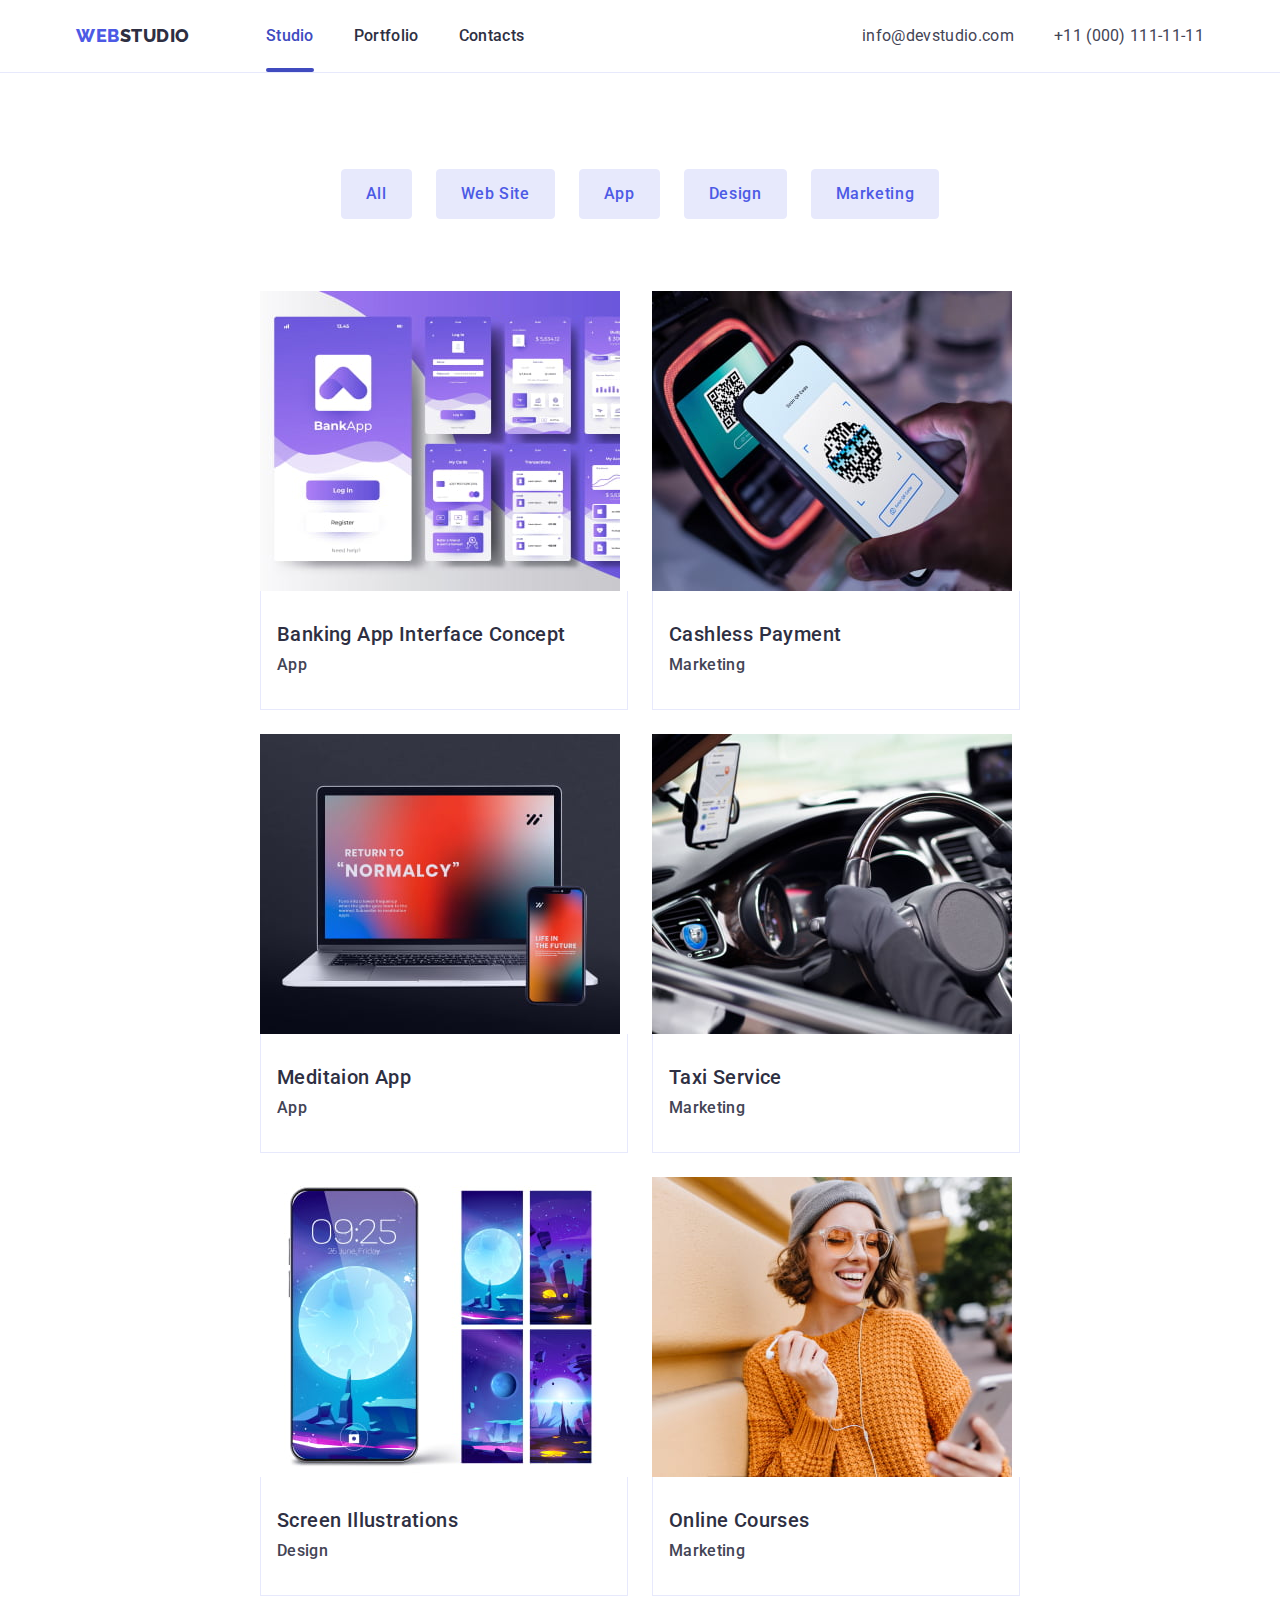
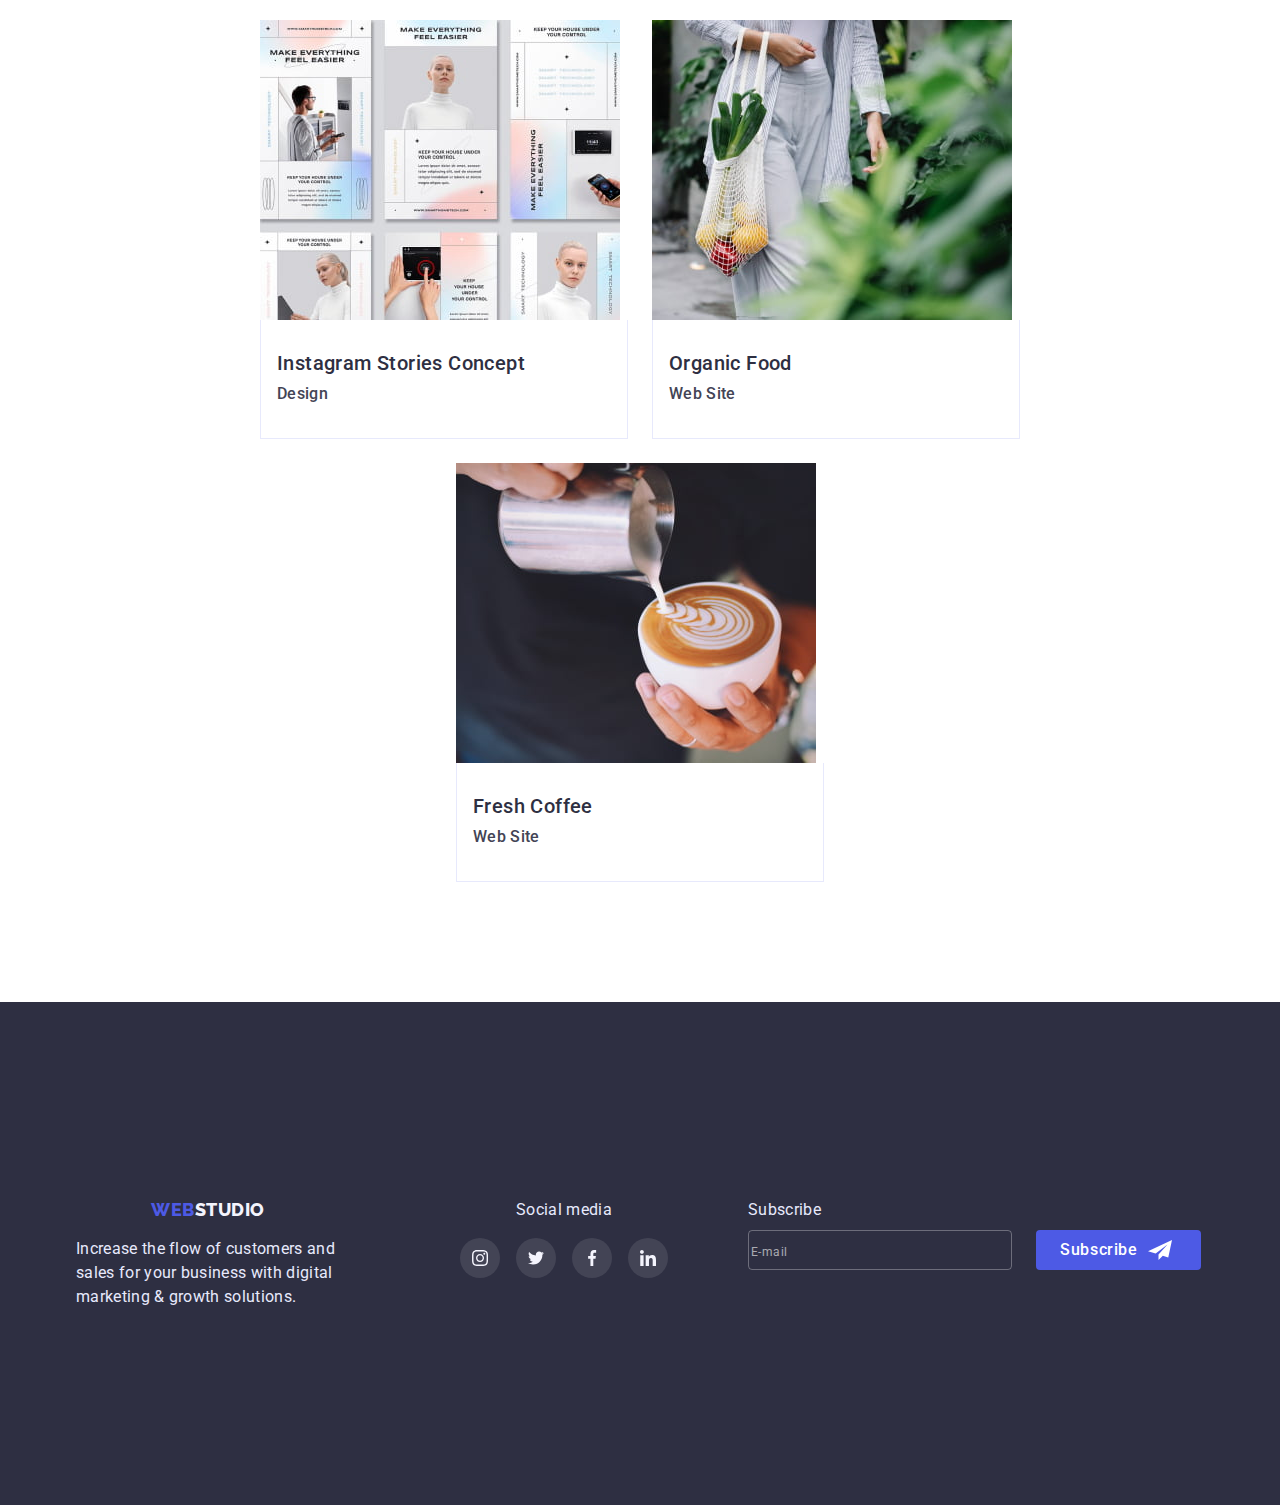
==== commit c7248aa6: "2.4" ====
--- a/portfolio.html
+++ b/portfolio.html
@@ -503,8 +503,7 @@
         </div>
       </section>
     </footer>
-    
--portfolio    <script src="./js/modal.js"></script>
+        
     <script src="./js/mobile-menu.js"></script>
   </body>
 </html>
--- a/css/stayles.css
+++ b/css/stayles.css
@@ -1193,5 +1193,6 @@
   }
   .item-projekt {
     flex-basis: calc((100% - 24px) / 3);
-  }
-}
+    
+  }
+}
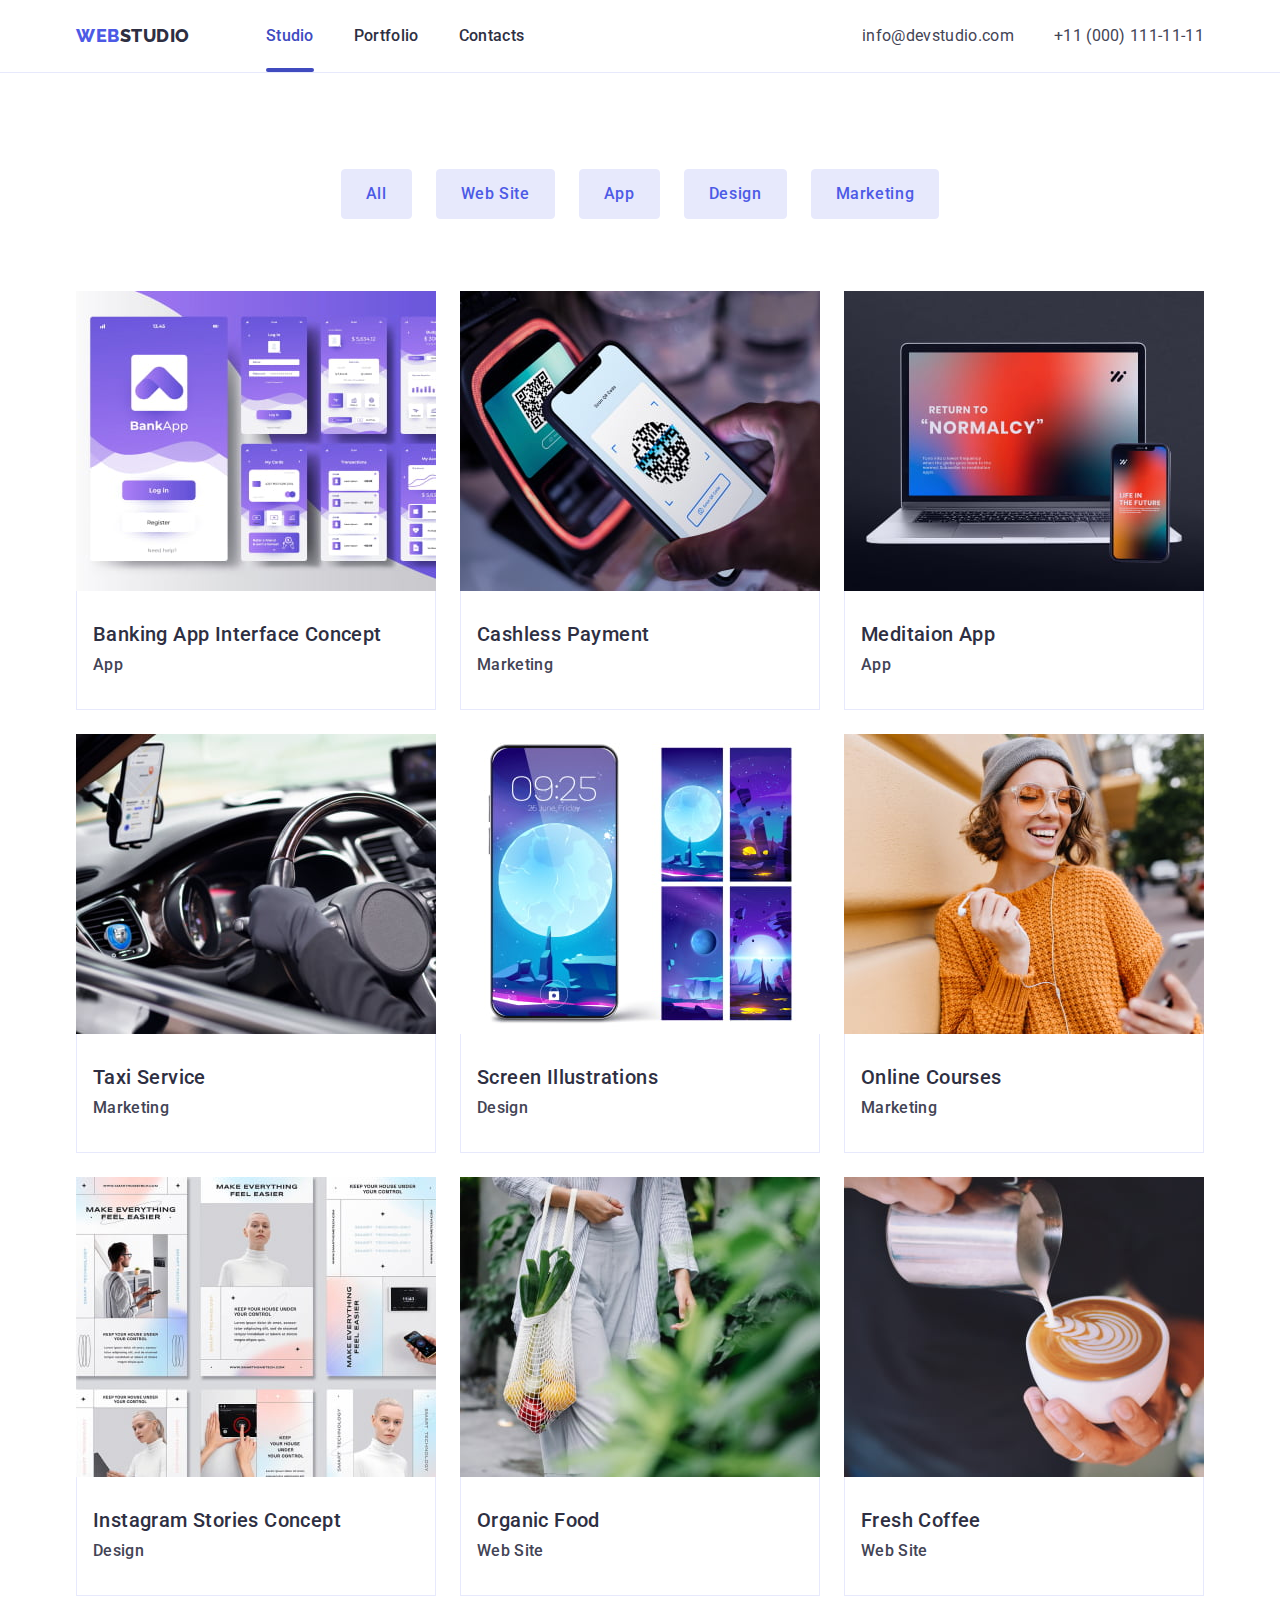
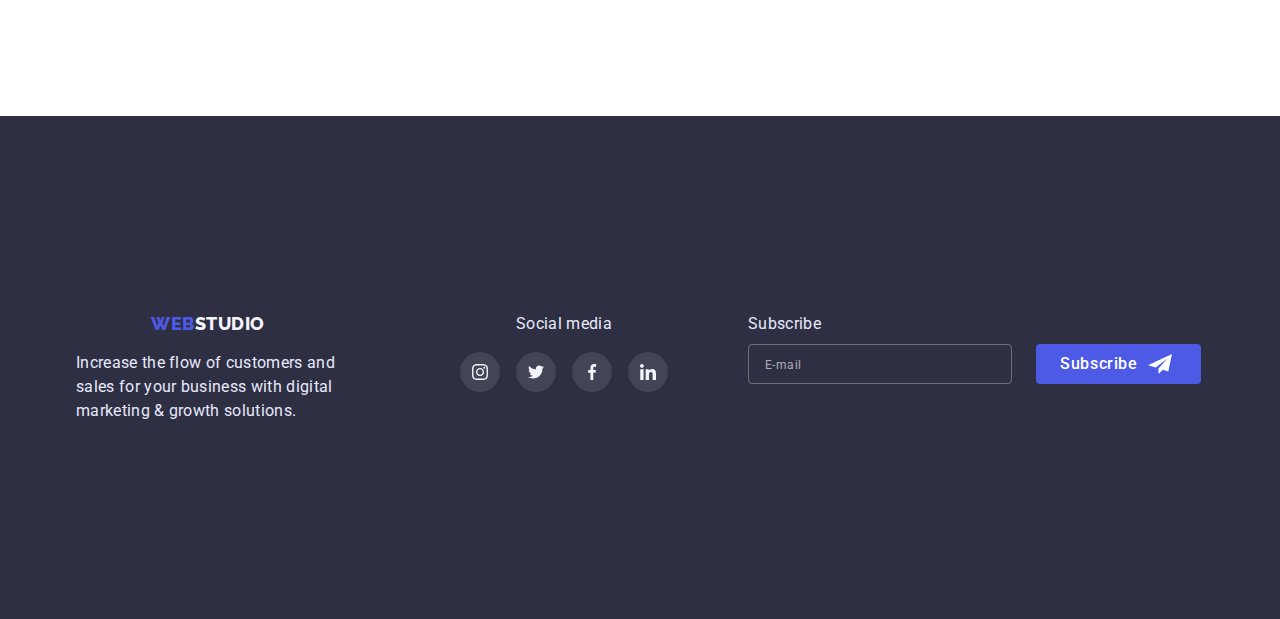
==== commit ed1f7fd2: "2.6" ====
--- a/portfolio.html
+++ b/portfolio.html
@@ -159,9 +159,12 @@
 
     <main>
       <!-- NAVIGATION -->
+      
       <section class="portfolio">
         <h2 class="visually-hidden">Portfolio</h2>
+
         <div class="container">
+
           <ul class="list-navigation">
             <li class="item-portfolio">
               <button type="button" class="button button-portfolio">All</button>
@@ -187,7 +190,7 @@
           </ul>
 
           <!-- PROJEKT -->
-
+        
           <ul class="list-projekt">
             <li class="item-projekt">
               <article class="card-portfolio">
@@ -196,7 +199,7 @@
                     <img
                       src="./images/portfolio/img1.jpg"
                       alt="foto banking App"
-                      width="360"
+                      width="396"
                       height="300"
                     />
                     <p class="overlay">
@@ -220,7 +223,7 @@
                     <img
                       src="./images/portfolio/img2.jpg"
                       alt="foto mobile phone"
-                      width="360"
+                      width="396"
                       height="300"
                     />
                     <p class="overlay">
@@ -244,7 +247,7 @@
                     <img
                       src="./images/portfolio/img3.jpg"
                       alt="foto mobile phone and laptop"
-                      width="360"
+                      width="396"
                       height="300"
                     />
                     <p class="overlay">
@@ -268,7 +271,7 @@
                     <img
                       src="./images/portfolio/img4.jpg"
                       alt=" photo wehicle interrior and phone"
-                      width="360"
+                      width="396"
                       height="300"
                     />
                     <p class="overlay">
@@ -292,7 +295,7 @@
                     <img
                       src="./images/portfolio/img5.jpg"
                       alt=" photo display phone"
-                      width="360"
+                      width="396"
                       height="300"
                     />
                     <p class="overlay">
@@ -316,7 +319,7 @@
                     <img
                       src="./images/portfolio/img6.jpg"
                       alt=" photo girl student"
-                      width="360"
+                      width="396"
                       height="300"
                     />
                     <p class="overlay">
@@ -340,7 +343,7 @@
                     <img
                       src="./images/portfolio/img7.jpg"
                       alt="instagram page screenshot"
-                      width="360"
+                      width="396"
                       height="300"
                     />
                     <p class="overlay">
@@ -364,7 +367,7 @@
                     <img
                       src="./images/portfolio/img8.jpg"
                       alt="photo girl with fruits"
-                      width="360"
+                      width="396"
                       height="300"
                     />
                     <p class="overlay">
@@ -388,7 +391,7 @@
                     <img
                       src="./images/portfolio/img9.jpg"
                       alt="cup of cappuccino"
-                      width="360"
+                      width="396"
                       height="300"
                     />
                     <p class="overlay">
--- a/css/stayles.css
+++ b/css/stayles.css
@@ -41,6 +41,7 @@
 img {
   display: block;
   max-width: 100%;
+  height: auto;
 }
 .container {
   /* width: 100%; */
@@ -516,6 +517,7 @@
 .footer-form-input {
   width: 100%;
   height: 40px;
+  padding-left: 16px;
   outline: none;
   background-color: transparent;
   border: 1px solid rgba(255, 255, 255, 0.3);
@@ -605,6 +607,7 @@
   display: flex;
   flex-wrap: wrap;
   justify-content: center;
+  row-gap: 48px;
 }
 .item-projekt {
   max-width: 396px;
@@ -866,12 +869,20 @@
 
 /* ====================/form ====================  */
 
-/* =========================================== R-U-L-E-S====================================== */
+
+/* =========================================== M E D I A ====================================== */
 /*  0 - 767px */
 @media screen and (max-width: 465px) {
   .mb-menu-tell {
     font-size: 21px;
   }
+}
+@media screen and (max-width: 479px) {
+  .container {
+    max-width: 396px;
+    margin-right: auto;
+    margin-left: auto;
+  } 
 }
 @media screen and (max-width: 767px) {
   .list-item-container {
@@ -962,6 +973,8 @@
   .footer-email {
     gap: 24px;
   }
+  /* portfolio */
+
 }
 
 /* ================= TABLET ====================*/
@@ -1192,7 +1205,7 @@
     justify-content: center;
   }
   .item-projekt {
-    flex-basis: calc((100% - 24px) / 3);
+    flex-basis: calc((100% - 48px) / 3);
     
   }
 }
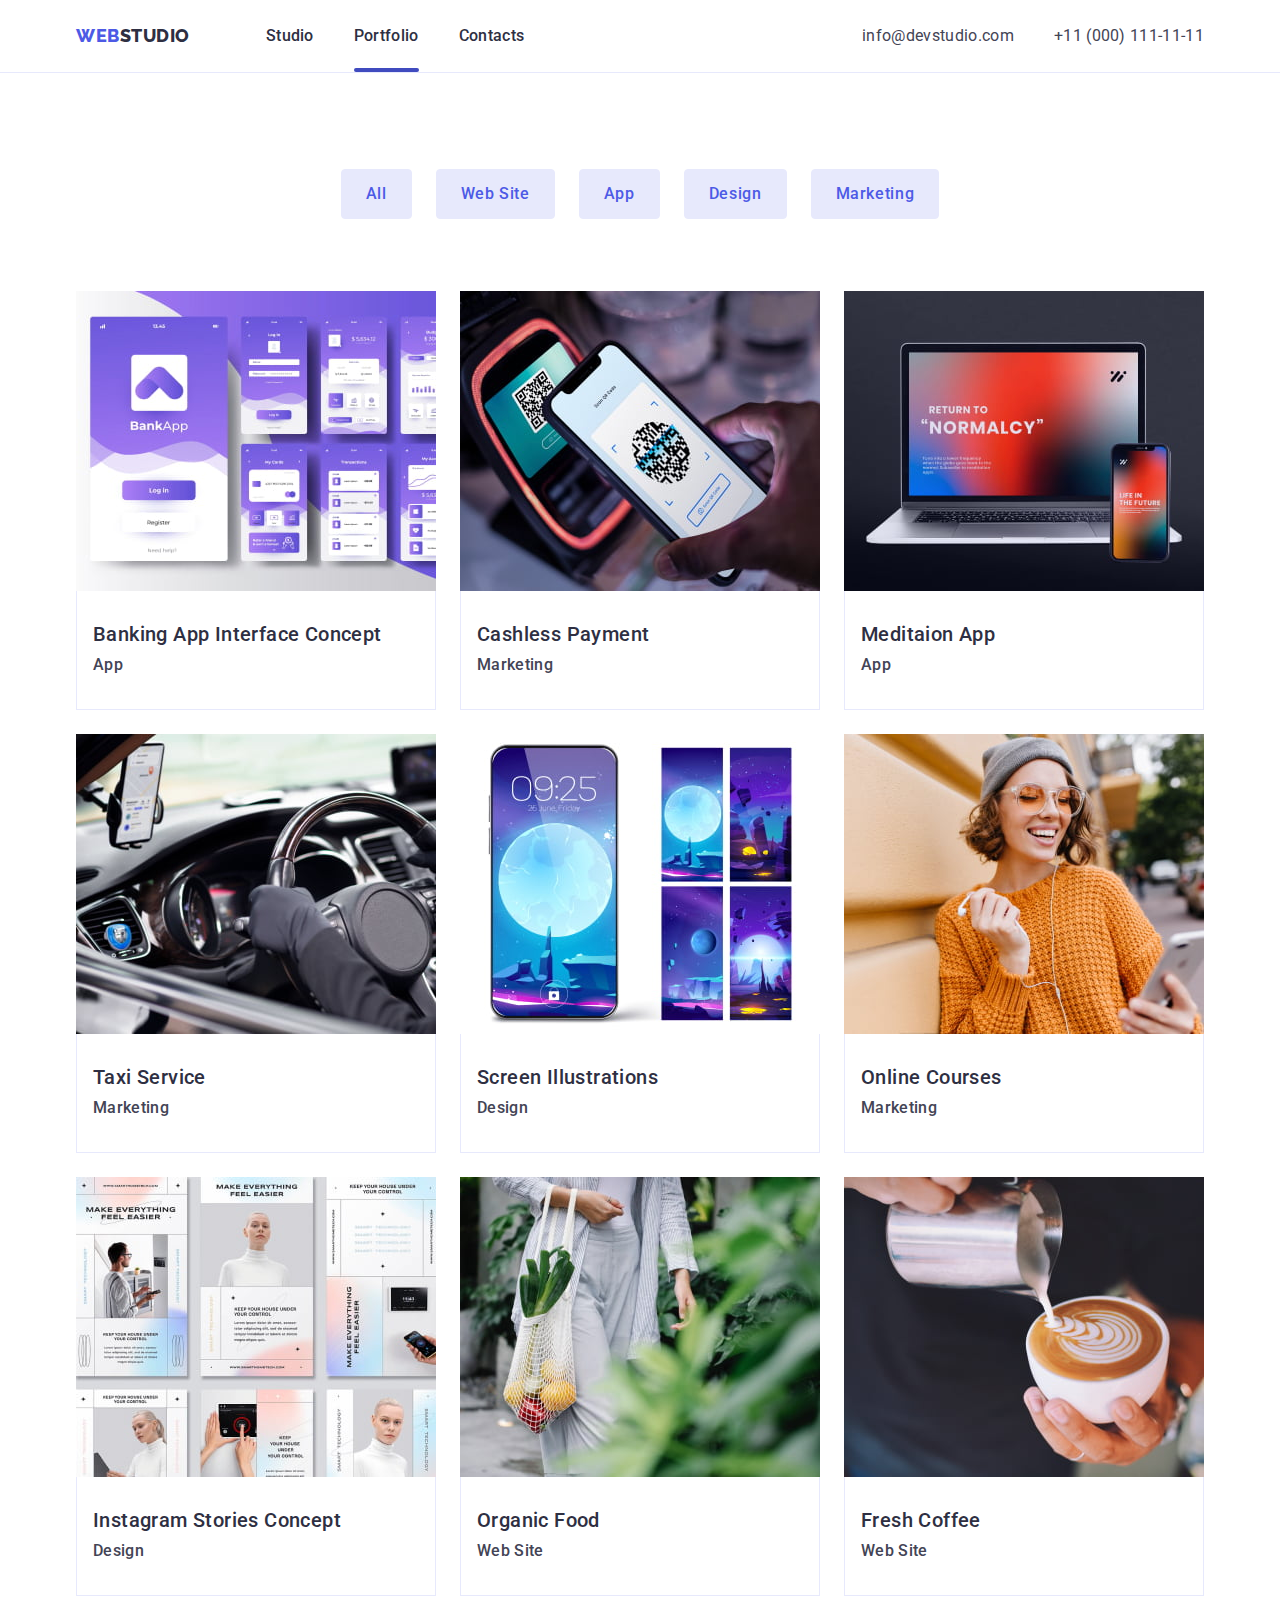
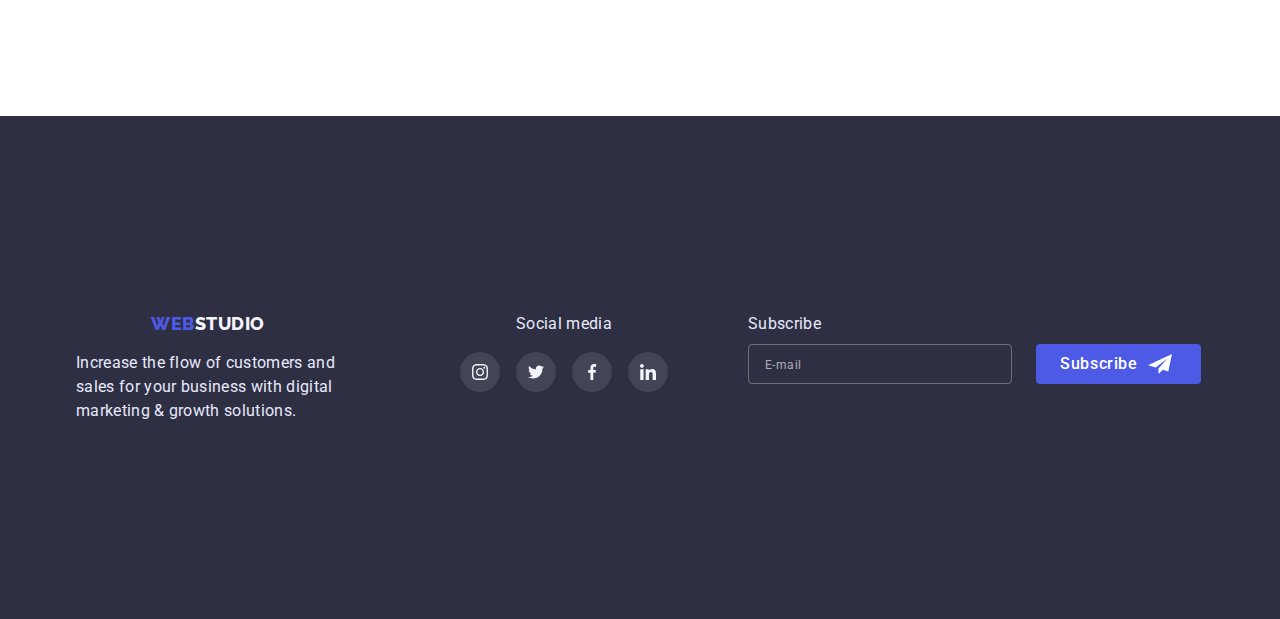
==== commit 8a880822: "fin" ====
--- a/portfolio.html
+++ b/portfolio.html
@@ -28,12 +28,12 @@
           >
           <ul class="list-item-container">
             <li class="menu-item">
-              <a href="./index.html" class="menu-link link active-page"
+              <a href="./index.html" class="menu-link link"
                 >Studio</a
               >
             </li>
             <li class="menu-item">
-              <a href="./portfolio.html" class="menu-link link">Portfolio</a>
+              <a href="./portfolio.html" class="menu-link link active-page">Portfolio</a>
             </li>
             <li class="menu-item">
               <a href="#" class="menu-link link">Contacts</a>
@@ -159,7 +159,7 @@
 
     <main>
       <!-- NAVIGATION -->
-      
+
       <section class="portfolio">
         <h2 class="visually-hidden">Portfolio</h2>
 
--- a/css/stayles.css
+++ b/css/stayles.css
@@ -130,6 +130,20 @@
   margin-left: auto;
   margin-bottom: 48px;
 }
+.active-page::after {
+  content: "";
+  position: absolute;
+  bottom: -100%;
+  left: 0;
+  display: inline-block;
+  width: 100%;
+  height: 4px;
+  border-radius: 2px;
+  background: var(--active-primari-color);
+}
+.active-page {
+  color: var(--active-primari-color);
+}
 /* ======================== /Components ========================*/
 
 /* ======================== PECULARITIES ======================== */
@@ -939,20 +953,7 @@
   .menu-item {
     position: relative;
   }
-  .active-page::after {
-    content: "";
-    position: absolute;
-    bottom: -100%;
-    left: 0;
-    display: inline-block;
-    width: 100%;
-    height: 4px;
-    border-radius: 2px;
-    background: var(--active-primari-color);
-  }
-  .active-page {
-    color: var(--active-primari-color);
-  }
+ 
   /* hero */
   .hero {
     background-image: linear-gradient(
@@ -1043,8 +1044,11 @@
     (-webkit-min-device-pixel-ratio: 2),
     (min-resolution: 192dpi),
     (min-resolution: 2dppx) {
-    .box {
-      background-image: url(../css/style/hero-image/hero-image-desk-2x.jpg);
+    .hero {
+      background-image: linear-gradient(
+        rgba(46, 47, 66, 0.7),
+        rgba(46, 47, 66, 0.7)
+      ), url(../css/style/hero-image/hero-image-desk-2x.jpg);
     }
   }
   /* personal */
@@ -1135,6 +1139,25 @@
   .list-address-container {
     display: flex;
     flex-wrap: wrap;
+  }
+  /* hero */
+  .hero {
+    background-image: linear-gradient(
+        rgba(46, 47, 66, 0.7),
+        rgba(46, 47, 66, 0.7)
+      ),
+      url(../css/style/hero-image/hero-image-desk-1x-wp.webp);
+  }
+  @media (min-device-pixel-ratio: 2),
+    (-webkit-min-device-pixel-ratio: 2),
+    (min-resolution: 192dpi),
+    (min-resolution: 2dppx) {
+    .hero {
+      background-image: linear-gradient(
+        rgba(46, 47, 66, 0.7),
+        rgba(46, 47, 66, 0.7)
+      ), url(../css/style/hero-image/hero-image-desk-2x-wp.webp);
+    }
   }
   /* pecularities */
 
